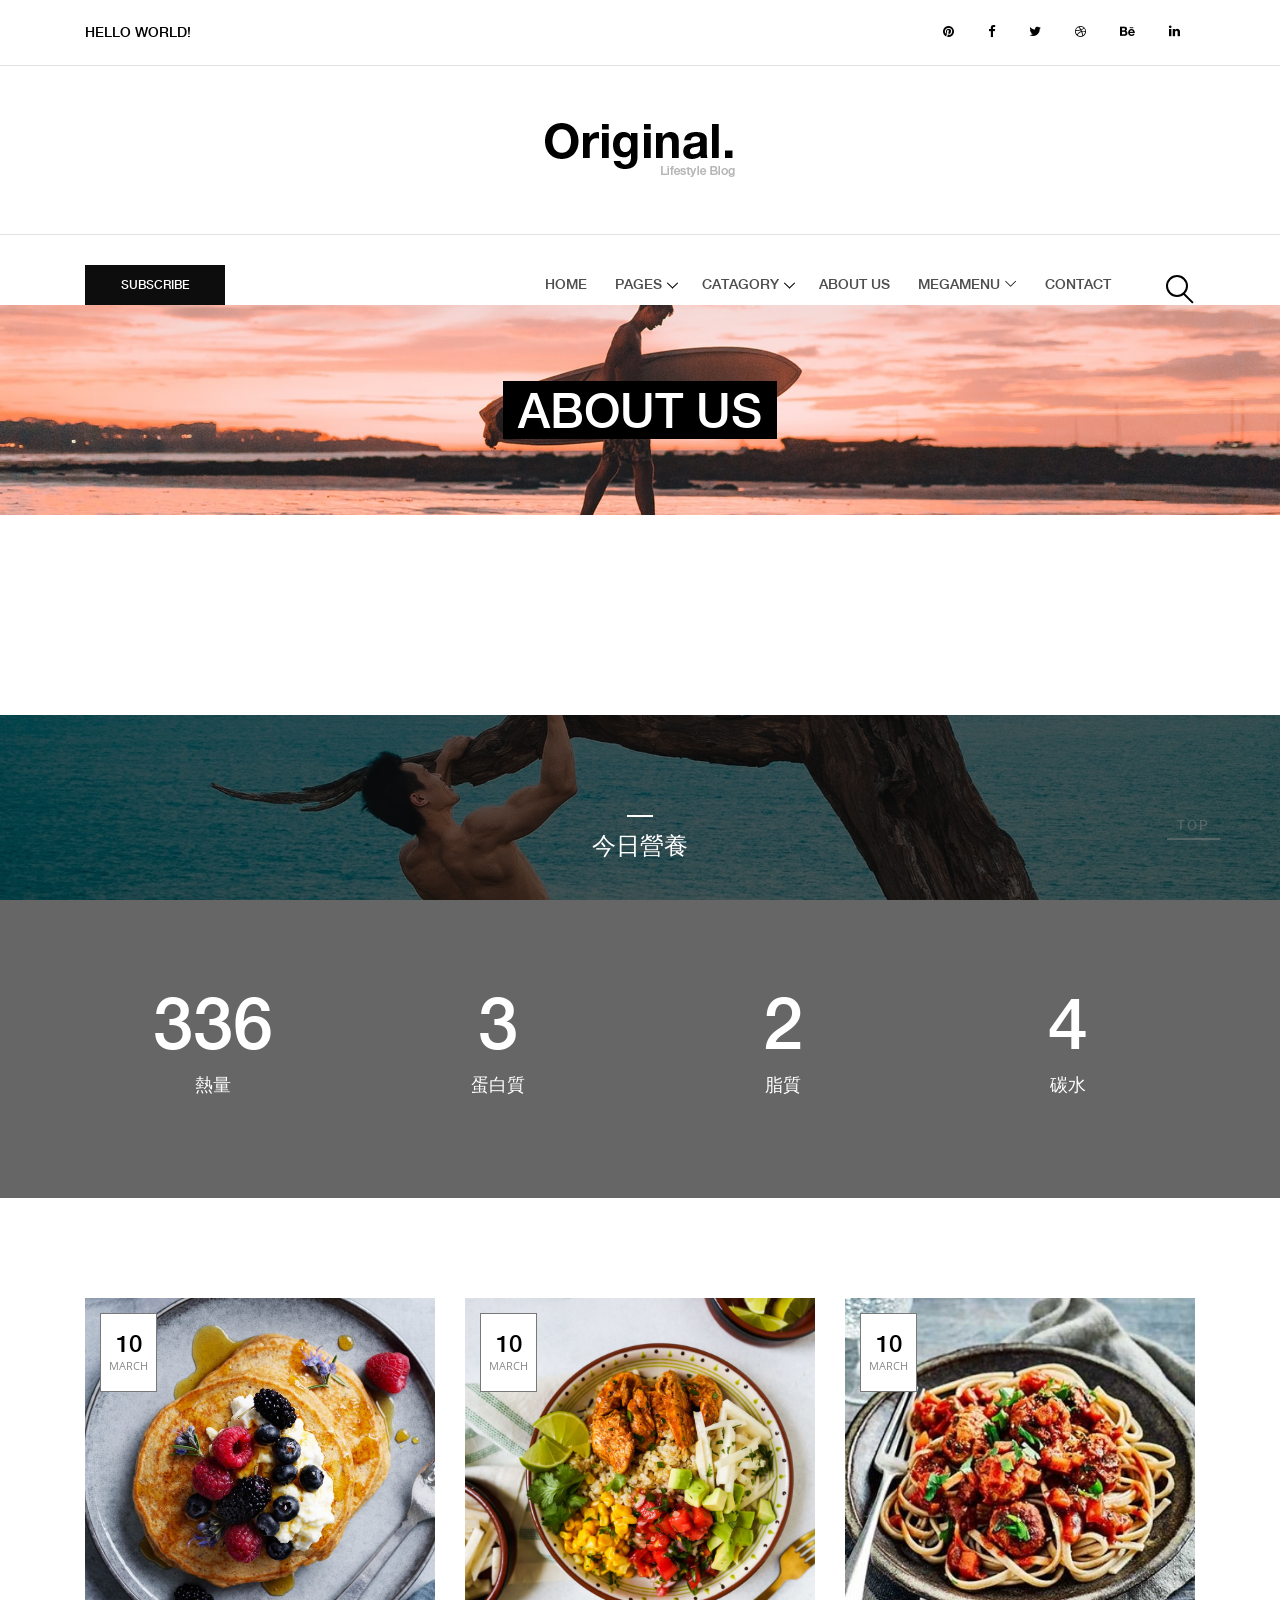
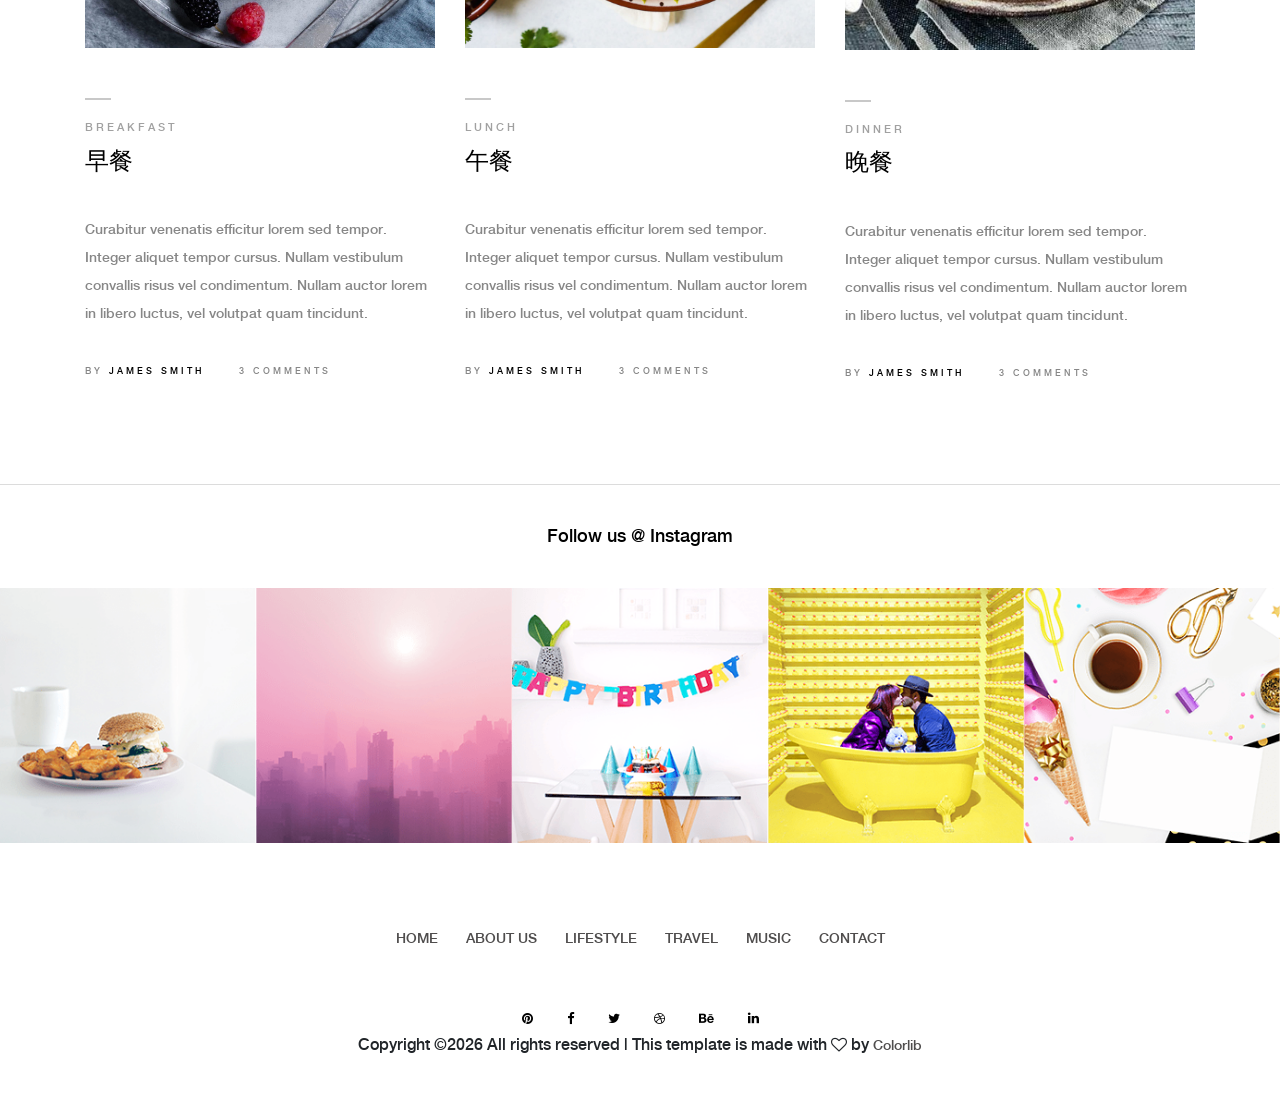
==== templates/about.html @ 5bdef686 "new" ====
<!DOCTYPE html>
<html lang="en">

<head>
    <meta charset="UTF-8">
    <meta name="description" content="">
    <meta http-equiv="X-UA-Compatible" content="IE=edge">
    <meta name="viewport" content="width=device-width, initial-scale=1, shrink-to-fit=no">
    <!-- The above 4 meta tags *must* come first in the head; any other head content must come *after* these tags -->

    <!-- Title -->
    <title>Original - Lifestyle Blog Template</title>

    <!-- Favicon -->
    <link rel="icon" href="/static/img/core-img/favicon.ico">

    <!-- Style CSS -->
    <link rel="stylesheet" href="/static/css/style.css">

</head>

<body>
    <!-- Preloader -->
    <div id="preloader">
        <div class="preload-content">
            <div id="original-load"></div>
        </div>
    </div>

    <!-- Subscribe Modal -->
    <div class="subscribe-newsletter-area">
        <div class="modal fade" id="subsModal" tabindex="-1" role="dialog" aria-labelledby="subsModal" aria-hidden="true">
            <div class="modal-dialog modal-dialog-centered" role="document">
                <div class="modal-content">
                    <button type="button" class="close" data-dismiss="modal" aria-label="Close"><span aria-hidden="true">&times;</span></button>
                    <div class="modal-body">
                        <h5 class="title">Subscribe to my newsletter</h5>
                        <form action="#" class="newsletterForm" method="post">
                            <input type="email" name="email" id="subscribesForm2" placeholder="Your e-mail here">
                            <button type="submit" class="btn original-btn">Subscribe</button>
                        </form>
                    </div>
                </div>
            </div>
        </div>
    </div>

    <!-- ##### Header Area Start ##### -->
    <header class="header-area">

        <!-- Top Header Area -->
        <div class="top-header">
            <div class="container h-100">
                <div class="row h-100 align-items-center">
                    <!-- Breaking News Area -->
                    <div class="col-12 col-sm-8">
                        <div class="breaking-news-area">
                            <div id="breakingNewsTicker" class="ticker">
                                <ul>
                                    <li><a href="#">Hello World!</a></li>
                                    <li><a href="#">Hello Universe!</a></li>
                                    <li><a href="#">Hello Original!</a></li>
                                    <li><a href="#">Hello Earth!</a></li>
                                    <li><a href="#">Hello Colorlib!</a></li>
                                </ul>
                            </div>
                        </div>
                    </div>
                    <!-- Top Social Area -->
                    <div class="col-12 col-sm-4">
                        <div class="top-social-area">
                            <a href="#" data-toggle="tooltip" data-placement="bottom" title="Pinterest"><i class="fa fa-pinterest" aria-hidden="true"></i></a>
                            <a href="#" data-toggle="tooltip" data-placement="bottom" title="Facebook"><i class="fa fa-facebook" aria-hidden="true"></i></a>
                            <a href="#" data-toggle="tooltip" data-placement="bottom" title="Twitter"><i class="fa fa-twitter" aria-hidden="true"></i></a>
                            <a href="#" data-toggle="tooltip" data-placement="bottom" title="Dribbble"><i class="fa fa-dribbble" aria-hidden="true"></i></a>
                            <a href="#" data-toggle="tooltip" data-placement="bottom" title="Behance"><i class="fa fa-behance" aria-hidden="true"></i></a>
                            <a href="#" data-toggle="tooltip" data-placement="bottom" title="Linkedin"><i class="fa fa-linkedin" aria-hidden="true"></i></a>
                        </div>
                    </div>
                </div>
            </div>
        </div>

        <!-- Logo Area -->
        <div class="logo-area text-center">
            <div class="container h-100">
                <div class="row h-100 align-items-center">
                    <div class="col-12">
                        <a href="index.html" class="original-logo"><img src="/static/img/core-img/logo.png" alt=""></a>
                    </div>
                </div>
            </div>
        </div>

        <!-- Nav Area -->
        <div class="original-nav-area" id="stickyNav">
            <div class="classy-nav-container breakpoint-off">
                <div class="container">
                    <!-- Classy Menu -->
                    <nav class="classy-navbar justify-content-between">

                        <!-- Subscribe btn -->
                        <div class="subscribe-btn">
                            <a href="#" class="btn subscribe-btn" data-toggle="modal" data-target="#subsModal">Subscribe</a>
                        </div>

                        <!-- Navbar Toggler -->
                        <div class="classy-navbar-toggler">
                            <span class="navbarToggler"><span></span><span></span><span></span></span>
                        </div>

                        <!-- Menu -->
                        <div class="classy-menu" id="originalNav">
                            <!-- close btn -->
                            <div class="classycloseIcon">
                                <div class="cross-wrap"><span class="top"></span><span class="bottom"></span></div>
                            </div>

                            <!-- Nav Start -->
                            <div class="classynav">
                                <ul>
                                    <li><a href="index.html">Home</a></li>
                                    <li><a href="#">Pages</a>
                                        <ul class="dropdown">
                                            <li><a href="index.html">Home</a></li>
                                            <li><a href="about.html">About Us</a></li>
                                            <li><a href="single.html">Single Post</a></li>
                                            <li><a href="contact.html">Contact</a></li>
                                            <li><a href="coming.html">Coming Soon</a></li>
                                        </ul>
                                    </li>
                                    <li><a href="#">Catagory</a>
                                        <ul class="dropdown">
                                            <li><a href="#">Catagory 1</a></li>
                                            <li><a href="#">Catagory 1</a></li>
                                            <li><a href="#">Catagory 1</a>
                                                <ul class="dropdown">
                                                    <li><a href="#">Catagory 2</a></li>
                                                    <li><a href="#">Catagory 2</a></li>
                                                    <li><a href="#">Catagory 2</a>
                                                        <ul class="dropdown">
                                                            <li><a href="#">Catagory 3</a></li>
                                                            <li><a href="#">Catagory 3</a></li>
                                                            <li><a href="#">Catagory 3</a></li>
                                                            <li><a href="#">Catagory 3</a></li>
                                                            <li><a href="#">Catagory 3</a></li>
                                                        </ul>
                                                    </li>
                                                    <li><a href="#">Catagory 2</a></li>
                                                    <li><a href="#">Catagory 2</a></li>
                                                </ul>
                                            </li>
                                            <li><a href="#">Catagory 1</a></li>
                                            <li><a href="#">Catagory 1</a></li>
                                        </ul>
                                    </li>
                                    <li><a href="about.html">About Us</a></li>
                                    <li><a href="#">Megamenu</a>
                                        <div class="megamenu">
                                            <ul class="single-mega cn-col-4">
                                                <li class="title">Headline 1</li>
                                                <li><a href="#">Mega Menu Item 1</a></li>
                                                <li><a href="#">Mega Menu Item 2</a></li>
                                                <li><a href="#">Mega Menu Item 3</a></li>
                                                <li><a href="#">Mega Menu Item 4</a></li>
                                                <li><a href="#">Mega Menu Item 5</a></li>
                                            </ul>
                                            <ul class="single-mega cn-col-4">
                                                <li class="title">Headline 2</li>
                                                <li><a href="#">Mega Menu Item 1</a></li>
                                                <li><a href="#">Mega Menu Item 2</a></li>
                                                <li><a href="#">Mega Menu Item 3</a></li>
                                                <li><a href="#">Mega Menu Item 4</a></li>
                                                <li><a href="#">Mega Menu Item 5</a></li>
                                            </ul>
                                            <ul class="single-mega cn-col-4">
                                                <li class="title">Headline 3</li>
                                                <li><a href="#">Mega Menu Item 1</a></li>
                                                <li><a href="#">Mega Menu Item 2</a></li>
                                                <li><a href="#">Mega Menu Item 3</a></li>
                                                <li><a href="#">Mega Menu Item 4</a></li>
                                                <li><a href="#">Mega Menu Item 5</a></li>
                                            </ul>
                                            <ul class="single-mega cn-col-4">
                                                <li class="title">Headline 4</li>
                                                <li><a href="#">Mega Menu Item 1</a></li>
                                                <li><a href="#">Mega Menu Item 2</a></li>
                                                <li><a href="#">Mega Menu Item 3</a></li>
                                                <li><a href="#">Mega Menu Item 4</a></li>
                                                <li><a href="#">Mega Menu Item 5</a></li>
                                            </ul>
                                        </div>
                                    </li>
                                    <li><a href="contact.html">Contact</a></li>
                                </ul>

                                <!-- Search Form  -->
                                <div id="search-wrapper">
                                    <form action="#">
                                        <input type="text" id="search" placeholder="Search something...">
                                        <div id="close-icon"></div>
                                        <input class="d-none" type="submit" value="">
                                    </form>
                                </div>
                            </div>
                            <!-- Nav End -->
                        </div>
                    </nav>
                </div>
            </div>
        </div>
    </header>
    <!-- ##### Header Area End ##### -->

    <!-- ##### Breadcumb Area Start ##### -->
    <div class="breadcumb-area bg-img" style="background-image: url(/static/img/bg-img/b1.jpg);">
        <div class="container h-100">
            <div class="row h-100 align-items-center">
                <div class="col-12">
                    <div class="breadcumb-content text-center">
                        <h2>about us</h2>
                    </div>
                </div>
            </div>
        </div>
    </div>
    <!-- ##### Breadcumb Area End ##### -->

    <!-- ##### Blog Wrapper Start ##### -->
    <div class="blog-wrapper section-padding-100-0 clearfix">
        <div class="container">
            <div class="row align-items-end">
                <!-- Single Blog Area -->
                <div class="col-12 col-lg-4">
                    <div class="single-blog-area clearfix mb-100">
                        <!-- Blog Content -->

                    </div>
                </div>
                <!-- Single Blog Area -->
                
            </div>
        </div>
    </div>
    <!-- ##### Blog Wrapper End ##### -->

    <!-- ##### Cool Facts Area Start ##### -->
    <div class="cool-facts-area section-padding-100-0 bg-img background-overlay" style="background-image: url(/static/img/bg-img/b4.jpg);">
        <div class="container">
            <div class="row">
                <div class="col-12">
                    <div class="single-blog-area blog-style-2 text-center mb-100">
                        <!-- Blog Content -->
                        <div class="single-blog-content">
                            <div class="line"></div>

                            <h4><a href="#" class="post-headline">今日營養</a></h4>
                              </div>
                    </div>
                </div>
            </div>

            <div class="row">
                <!-- Single Cool Facts Area -->
                <div class="col-12 col-sm-6 col-lg-3">
                    <div class="single-cool-facts-area text-center mb-100">
                        <h2><span class="counter">1200</span></h2>
                        <p>熱量</p>
                    </div>
                </div>
                <!-- Single Cool Facts Area -->
                <div class="col-12 col-sm-6 col-lg-3">
                    <div class="single-cool-facts-area text-center mb-100">
                        <h2><span class="counter">12</span></h2>
                        <p>蛋白質</p>
                    </div>
                </div>
                <!-- Single Cool Facts Area -->
                <div class="col-12 col-sm-6 col-lg-3">
                    <div class="single-cool-facts-area text-center mb-100">
                        <h2><span class="counter">9</span></h2>
                        <p>脂質</p>
                    </div>
                </div>
                <!-- Single Cool Facts Area -->
                <div class="col-12 col-sm-6 col-lg-3">
                    <div class="single-cool-facts-area text-center mb-100">
                        <h2><span class="counter">16</span></h2>
                        <p>碳水</p>
                    </div>
                </div>
            </div>
        </div>
    </div>
    <!-- ##### Cool Facts Area End ##### -->

    <!-- ##### Blog Wrapper Start ##### -->
    <div class="blog-wrapper section-padding-100-0 clearfix">
        <div class="container">
            <div class="row">
                <!-- Single Blog Area  -->
                <div class="col-12 col-md-6 col-lg-4">
                    <div class="single-blog-area blog-style-2 mb-100">
                        <div class="single-blog-thumbnail">
                            <img src="/static/img/blog-img/breakfast.jpg"width="300" height="200" alt="">
                            <div class="post-date">
                                <a href="#">10 <span>march</span></a>
                            </div>
                        </div>
                        <!-- Blog Content -->
                        <div class="single-blog-content mt-50">
                            <div class="line"></div>
                            <a href="#" class="post-tag">Breakfast</a>
                            <h4><a href="#" class="post-headline">早餐</a></h4>
                            <p>Curabitur venenatis efficitur lorem sed tempor. Integer aliquet tempor cursus. Nullam vestibulum convallis risus vel condimentum. Nullam auctor lorem in libero luctus, vel volutpat quam tincidunt.</p>
                            <div class="post-meta">
                                <p>By <a href="#">james smith</a></p>
                                <p>3 comments</p>
                            </div>
                        </div>
                    </div>
                </div>
                <!-- Single Blog Area  -->
                <div class="col-12 col-md-6 col-lg-4">
                    <div class="single-blog-area blog-style-2 mb-100">
                        <div class="single-blog-thumbnail">
                            <img src="/static/img/blog-img/lunch.jpg"width="300" height="200" alt="">
                            <div class="post-date">
                                <a href="#">10 <span>march</span></a>
                            </div>
                        </div>
                        <!-- Blog Content -->
                        <div class="single-blog-content mt-50">
                            <div class="line"></div>
                            <a href="#" class="post-tag">Lunch</a>
                            <h4><a href="#" class="post-headline">午餐</a></h4>
                            <p>Curabitur venenatis efficitur lorem sed tempor. Integer aliquet tempor cursus. Nullam vestibulum convallis risus vel condimentum. Nullam auctor lorem in libero luctus, vel volutpat quam tincidunt.</p>
                            <div class="post-meta">
                                <p>By <a href="#">james smith</a></p>
                                <p>3 comments</p>
                            </div>
                        </div>
                    </div>
                </div>
                <!-- Single Blog Area  -->
                <div class="col-12 col-md-6 col-lg-4">
                    <div class="single-blog-area blog-style-2 mb-100">
                        <div class="single-blog-thumbnail">
                            <img src="/static/img/blog-img/dinner.jpg"width="300" height="200" alt="">
                            <div class="post-date">
                                <a href="#">10 <span>march</span></a>
                            </div>
                        </div>
                        <!-- Blog Content -->
                        <div class="single-blog-content mt-50">
                            <div class="line"></div>
                            <a href="#" class="post-tag">Dinner</a>
                            <h4><a href="#" class="post-headline">晚餐</a></h4>
                            <p>Curabitur venenatis efficitur lorem sed tempor. Integer aliquet tempor cursus. Nullam vestibulum convallis risus vel condimentum. Nullam auctor lorem in libero luctus, vel volutpat quam tincidunt.</p>
                            <div class="post-meta">
                                <p>By <a href="#">james smith</a></p>
                                <p>3 comments</p>
                            </div>
                        </div>
                    </div>
                </div>
            </div>
        </div>
    </div>
    <!-- ##### Blog Wrapper End ##### -->

    <!-- ##### Instagram Feed Area Start ##### -->
    <div class="instagram-feed-area">
        <div class="container">
            <div class="row">
                <div class="col-12">
                    <div class="insta-title">
                        <h5>Follow us @ Instagram</h5>
                    </div>
                </div>
            </div>
        </div>
        <!-- Instagram Slides -->
        <div class="instagram-slides owl-carousel">
            <!-- Single Insta Feed -->
            <div class="single-insta-feed">
                <img src="/static/img/instagram-img/1.png" alt="">
                <!-- Hover Effects -->
                <div class="hover-effects">
                    <a href="#" class="d-flex align-items-center justify-content-center"><i class="fa fa-instagram"></i></a>
                </div>
            </div>
            <!-- Single Insta Feed -->
            <div class="single-insta-feed">
                <img src="/static/img/instagram-img/2.png" alt="">
                <!-- Hover Effects -->
                <div class="hover-effects">
                    <a href="#" class="d-flex align-items-center justify-content-center"><i class="fa fa-instagram"></i></a>
                </div>
            </div>
            <!-- Single Insta Feed -->
            <div class="single-insta-feed">
                <img src="/static/img/instagram-img/3.png" alt="">
                <!-- Hover Effects -->
                <div class="hover-effects">
                    <a href="#" class="d-flex align-items-center justify-content-center"><i class="fa fa-instagram"></i></a>
                </div>
            </div>
            <!-- Single Insta Feed -->
            <div class="single-insta-feed">
                <img src="/static/img/instagram-img/4.png" alt="">
                <!-- Hover Effects -->
                <div class="hover-effects">
                    <a href="#" class="d-flex align-items-center justify-content-center"><i class="fa fa-instagram"></i></a>
                </div>
            </div>
            <!-- Single Insta Feed -->
            <div class="single-insta-feed">
                <img src="/static/img/instagram-img/5.png" alt="">
                <!-- Hover Effects -->
                <div class="hover-effects">
                    <a href="#" class="d-flex align-items-center justify-content-center"><i class="fa fa-instagram"></i></a>
                </div>
            </div>
            <!-- Single Insta Feed -->
            <div class="single-insta-feed">
                <img src="/static/img/instagram-img/6.png" alt="">
                <!-- Hover Effects -->
                <div class="hover-effects">
                    <a href="#" class="d-flex align-items-center justify-content-center"><i class="fa fa-instagram"></i></a>
                </div>
            </div>
            <!-- Single Insta Feed -->
            <div class="single-insta-feed">
                <img src="/static/img/instagram-img/7.png" alt="">
                <!-- Hover Effects -->
                <div class="hover-effects">
                    <a href="#" class="d-flex align-items-center justify-content-center"><i class="fa fa-instagram"></i></a>
                </div>
            </div>
        </div>
    </div>
    <!-- ##### Instagram Feed Area End ##### -->

    <!-- ##### Footer Area Start ##### -->
    <footer class="footer-area text-center">
        <div class="container">
            <div class="row">
                <div class="col-12">

                    <!-- Footer Nav Area -->
                    <div class="classy-nav-container breakpoint-off">
                        <!-- Classy Menu -->
                        <nav class="classy-navbar justify-content-center">

                            <!-- Navbar Toggler -->
                            <div class="classy-navbar-toggler">
                                <span class="navbarToggler"><span></span><span></span><span></span></span>
                            </div>

                            <!-- Menu -->
                            <div class="classy-menu">

                                <!-- close btn -->
                                <div class="classycloseIcon">
                                    <div class="cross-wrap"><span class="top"></span><span class="bottom"></span></div>
                                </div>

                                <!-- Nav Start -->
                                <div class="classynav">
                                    <ul>
                                        <li><a href="#">Home</a></li>
                                        <li><a href="#">About Us</a></li>
                                        <li><a href="#">Lifestyle</a></li>
                                        <li><a href="#">travel</a></li>
                                        <li><a href="#">Music</a></li>
                                        <li><a href="#">Contact</a></li>
                                    </ul>
                                </div>
                                <!-- Nav End -->
                            </div>
                        </nav>
                    </div>

                    <!-- Footer Social Area -->
                    <div class="footer-social-area mt-30">
                        <a href="#" data-toggle="tooltip" data-placement="top" title="Pinterest"><i class="fa fa-pinterest" aria-hidden="true"></i></a>
                        <a href="#" data-toggle="tooltip" data-placement="top" title="Facebook"><i class="fa fa-facebook" aria-hidden="true"></i></a>
                        <a href="#" data-toggle="tooltip" data-placement="top" title="Twitter"><i class="fa fa-twitter" aria-hidden="true"></i></a>
                        <a href="#" data-toggle="tooltip" data-placement="top" title="Dribbble"><i class="fa fa-dribbble" aria-hidden="true"></i></a>
                        <a href="#" data-toggle="tooltip" data-placement="top" title="Behance"><i class="fa fa-behance" aria-hidden="true"></i></a>
                        <a href="#" data-toggle="tooltip" data-placement="top" title="Linkedin"><i class="fa fa-linkedin" aria-hidden="true"></i></a>
                    </div>
                </div>
            </div>
        </div>

<!-- Link back to Colorlib can't be removed. Template is licensed under CC BY 3.0. -->
Copyright &copy;<script>document.write(new Date().getFullYear());</script> All rights reserved | This template is made with <i class="fa fa-heart-o" aria-hidden="true"></i> by <a href="https://colorlib.com" target="_blank">Colorlib</a>
<!-- Link back to Colorlib can't be removed. Template is licensed under CC BY 3.0. -->

    </footer>
    <!-- ##### Footer Area End ##### -->

    <!-- jQuery (Necessary for All JavaScript Plugins) -->
    <script src="/static/js/jquery/jquery-2.2.4.min.js"></script>
    <!-- Popper js -->
    <script src="/static/js/popper.min.js"></script>
    <!-- Bootstrap js -->
    <script src="/static/js/bootstrap.min.js"></script>
    <!-- Plugins js -->
    <script src="/static/js/plugins.js"></script>
    <!-- Active js -->
    <script src="/static/js/active.js"></script>

</body>

</html>
---- static/css/style.css ----
/* [ -- Master Stylesheet -- ]

------------------------------------------------------
:: Template Name: Original - Lifestyle Blog Template
:: Author: Colorlib
:: Author URL: https://colorlib.com
:: Version: 1.0.0
:: Created: April 3, 2018
:: Last Updated: April 3, 2018
-------------------------------------------------- */
/* :: Import Fonts */
@import url("https://fonts.googleapis.com/css?family=Open+Sans:300,400,600,700");
@import url(/static/css/bootstrap.min.css);
@import url(/static/css/classy-nav.css);
@import url(/static/css/animate.css);
@import url(/static/css/owl.carousel.css);
@import url(/static/css/font-awesome.min.css);
@font-face {
  font-family: 'helveticaneuebold';
  src: url("/static/fonts/helvetica_neu_bold-webfont.woff2") format("woff2"), url("/static/fonts/helvetica_neu_bold-webfont.woff") format("woff");
  font-weight: normal;
  font-style: normal; }
@font-face {
  font-family: 'helveticaneuemedium';
  src: url("/static/fonts/helveticaneue_medium-webfont.woff2") format("woff2"), url("/static/fonts/helveticaneue_medium-webfont.woff") format("woff");
  font-weight: normal;
  font-style: normal; }
/* :: Import All CSS */
/* :: Base CSS */
* {
  margin: 0;
  padding: 0; }

body {
  font-family: "helveticaneuemedium";
  background-color: #ffffff; }

h1,
h2,
h3,
h4,
h5,
h6 {
  color: #000000;
  font-weight: 500;
  line-height: 1.3;
  font-family: "helveticaneuemedium"; }

p {
  color: #878787;
  font-size: 14px;
  line-height: 1.4;
  font-family: "helveticaneuemedium"; }

a {
  -webkit-transition-duration: 500ms;
  transition-duration: 500ms;
  text-decoration: none;
  outline: none;
  font-size: 14px;
  font-family: "helveticaneuemedium";
  color: #4f4d4d; }
  a:hover, a:focus {
    font-family: "helveticaneuemedium";
    -webkit-transition-duration: 500ms;
    transition-duration: 500ms;
    text-decoration: none;
    outline: none;
    font-size: 14px; }

#preloader {
  display: -webkit-box;
  display: -ms-flexbox;
  display: flex;
  -webkit-box-align: center;
  -ms-flex-align: center;
  -ms-grid-row-align: center;
  align-items: center;
  -webkit-box-pack: center;
  -ms-flex-pack: center;
  justify-content: center;
  background-color: #0d0d0d;
  position: fixed;
  width: 100%;
  height: 100%;
  z-index: 1000000; }

#original-load {
  width: 70px;
  height: 70px;
  border-radius: 50%;
  border: 3px;
  border-style: solid;
  border-color: transparent;
  border-top-color: #f1f1f1;
  -webkit-animation: original 2400ms linear infinite;
  animation: original 2400ms linear infinite;
  z-index: 999; }
  #original-load:before {
    content: "";
    position: absolute;
    top: 7.5px;
    left: 7.5px;
    right: 7.5px;
    bottom: 7.5px;
    border-radius: 50%;
    border: 3px;
    border-style: solid;
    border-color: transparent;
    border-top-color: #f1f1f1;
    -webkit-animation: original 2700ms linear infinite;
    animation: original 2700ms linear infinite; }
  #original-load:after {
    content: "";
    position: absolute;
    top: 20px;
    left: 20px;
    right: 20px;
    bottom: 20px;
    border-radius: 50%;
    border: 3px;
    border-style: solid;
    border-color: transparent;
    border-top-color: #f1f1f1;
    -webkit-animation: original 1800ms linear infinite;
    animation: original 1800ms linear infinite; }

@-webkit-keyframes original {
  0% {
    -webkit-transform: rotate(0deg);
    transform: rotate(0deg); }
  100% {
    -webkit-transform: rotate(360deg);
    transform: rotate(360deg); } }
@keyframes original {
  0% {
    -webkit-transform: rotate(0deg);
    transform: rotate(0deg); }
  100% {
    -webkit-transform: rotate(360deg);
    transform: rotate(360deg); } }
ul,
ol {
  margin: 0; }
  ul li,
  ol li {
    list-style: none; }

img {
  height: auto;
  max-width: 100%; }

.mt-15 {
  margin-top: 15px; }

.mt-30 {
  margin-top: 30px; }

.mt-50 {
  margin-top: 50px; }

.mt-70 {
  margin-top: 70px; }

.mt-100 {
  margin-top: 100px; }

.mb-15 {
  margin-bottom: 15px; }

.mb-30 {
  margin-bottom: 30px; }

.mb-50 {
  margin-bottom: 50px; }

.ml-15 {
  margin-left: 15px; }

.ml-30 {
  margin-left: 30px; }

.mr-15 {
  margin-right: 15px; }

.mr-30 {
  margin-right: 30px; }

.mb-70 {
  margin-bottom: 70px; }

.mb-100 {
  margin-bottom: 100px; }

.bg-img {
  background-position: center center;
  background-size: cover;
  background-repeat: no-repeat; }

.bg-transparent {
  background-color: transparent; }

.font-bold {
  font-weight: 700; }

.font-light {
  font-weight: 300; }

.height-400 {
  height: 400px !important; }

.height-500 {
  height: 500px !important; }

.height-600 {
  height: 600px !important; }

.height-700 {
  height: 700px !important; }

.height-800 {
  height: 800px !important; }

.section-padding-100 {
  padding: 100px 0; }

.section-padding-50 {
  padding: 50px 0; }

.section-padding-50-0 {
  padding: 50px 0 0 0; }

.section-padding-100-70 {
  padding: 100px 0 70px; }

.section-padding-100-50 {
  padding: 100px 0 50px; }

.section-padding-100-0 {
  padding: 100px 0 0; }

.section-padding-0-100 {
  padding: 0 0 100px; }

.section-padding-100-20 {
  padding: 100px 0 20px 0; }

#scrollUp {
  bottom: 60px;
  right: 60px;
  font-size: 13px;
  text-align: center;
  color: #878787;
  letter-spacing: 2px;
  border-bottom: 2px solid #878787;
  -webkit-transition-duration: 500ms;
  transition-duration: 500ms;
  text-transform: uppercase;
  padding: 5px 10px;
  line-height: 1; }
  #scrollUp:hover {
    color: #30336b;
    border-color: #30336b; }
  @media only screen and (min-width: 768px) and (max-width: 991px) {
    #scrollUp {
      bottom: 30px;
      right: 30px; } }
  @media only screen and (max-width: 767px) {
    #scrollUp {
      bottom: 30px;
      right: 30px; } }

.bg-gray {
  background-color: #f1f1f1; }

.background-overlay {
  position: relative;
  z-index: 2; }
  .background-overlay:after {
    position: absolute;
    z-index: -1;
    top: 0;
    left: 0;
    width: 100%;
    height: 100%;
    content: '';
    background-color: rgba(0, 0, 0, 0.6); }

.original-btn {
  position: relative;
  z-index: 1;
  padding: 0 30px;
  min-width: 175px;
  height: 60px;
  border: 1px solid;
  border-color: #dcdcdc;
  font-size: 14px;
  border-radius: 0;
  line-height: 59px;
  text-transform: uppercase;
  letter-spacing: 3px;
  font-family: "Open Sans", sans-serif;
  box-shadow: 0 0 30px rgba(0, 0, 0, 0.1);
  color: #000000; }
  .original-btn:hover, .original-btn:focus {
    font-family: "Open Sans", sans-serif;
    color: #ffffff;
    border-color: #30336b;
    background-color: #30336b; }

/* :: Header Area CSS */
.header-area {
  position: relative;
  width: 100%;
  z-index: 100;
  -webkit-transition-duration: 500ms;
  transition-duration: 500ms; }
  .header-area .top-header {
    height: 65px; }
    @media only screen and (max-width: 767px) {
      .header-area .top-header {
        height: 90px; } }
    @media only screen and (min-width: 576px) and (max-width: 767px) {
      .header-area .top-header {
        height: 70px; } }
    .header-area .top-header .top-social-area {
      text-align: right; }
      @media only screen and (max-width: 767px) {
        .header-area .top-header .top-social-area {
          text-align: left; } }
      .header-area .top-header .top-social-area a {
        display: inline-block;
        padding: 5px 15px;
        color: #000000;
        font-size: 13px; }
        .header-area .top-header .top-social-area a:hover, .header-area .top-header .top-social-area a:focus {
          color: #30336b; }
        @media only screen and (min-width: 768px) and (max-width: 991px) {
          .header-area .top-header .top-social-area a {
            padding: 5px 7px; } }
        @media only screen and (max-width: 767px) {
          .header-area .top-header .top-social-area a {
            padding: 5px 7px; } }
        @media only screen and (min-width: 576px) and (max-width: 767px) {
          .header-area .top-header .top-social-area a {
            padding: 5px 4px; } }
  .header-area .logo-area {
    height: 170px;
    border-top: 1px solid #e1e1e1;
    border-bottom: 1px solid #e1e1e1; }
    @media only screen and (max-width: 767px) {
      .header-area .logo-area {
        height: 100px; } }
  .header-area .original-nav-area {
    height: 100px; }
    @media only screen and (max-width: 767px) {
      .header-area .original-nav-area {
        height: 70px; } }
    .header-area .original-nav-area .subscribe-btn a {
      display: inline-block;
      min-width: 140px;
      height: 40px;
      background-color: #0d0d0d;
      color: #ffffff;
      border-radius: 0;
      font-size: 12px;
      text-transform: uppercase;
      line-height: 40px;
      padding: 0; }
      .header-area .original-nav-area .subscribe-btn a:hover, .header-area .original-nav-area .subscribe-btn a:focus {
        background-color: #30336b; }
    .header-area .original-nav-area .classynav ul li a {
      text-transform: uppercase;
      color: #4f4d4d; }
      .header-area .original-nav-area .classynav ul li a:focus, .header-area .original-nav-area .classynav ul li a:hover {
        color: #000000; }
    .header-area .original-nav-area .classy-nav-container {
      background-color: transparent; }
    .header-area .original-nav-area .classy-navbar {
      height: 100px;
      padding: 0; }
      @media only screen and (max-width: 767px) {
        .header-area .original-nav-area .classy-navbar {
          height: 70px; } }
  .header-area .is-sticky .original-nav-area {
    background-color: #ffffff;
    margin-top: 0;
    box-shadow: 0 5px 15px rgba(0, 0, 0, 0.15);
    position: fixed;
    width: 100%;
    height: 70px;
    top: 0;
    left: 0;
    right: 0;
    z-index: 900; }
    .header-area .is-sticky .original-nav-area .classy-navbar {
      height: 70px; }

#breakingNewsTicker.ticker {
  width: 100%;
  text-align: left;
  position: relative;
  overflow: hidden; }
  #breakingNewsTicker.ticker ul {
    width: 100%;
    position: relative; }
    #breakingNewsTicker.ticker ul li {
      display: none;
      width: 100%; }
      #breakingNewsTicker.ticker ul li a {
        color: #000000;
        font-size: 14px;
        text-transform: uppercase; }
        #breakingNewsTicker.ticker ul li a:hover {
          color: #30336b; }

.modal-backdrop.show {
  opacity: .8 !important; }

.subscribe-newsletter-area .modal-content {
  border-radius: 0; }
  .subscribe-newsletter-area .modal-content .modal-body {
    padding: 70px; }
    @media only screen and (max-width: 767px) {
      .subscribe-newsletter-area .modal-content .modal-body {
        padding: 40px 30px; } }
    .subscribe-newsletter-area .modal-content .modal-body .title {
      font-size: 18px;
      margin-bottom: 20px; }
    .subscribe-newsletter-area .modal-content .modal-body .newsletterForm {
      position: relative;
      z-index: 1; }
      .subscribe-newsletter-area .modal-content .modal-body .newsletterForm input {
        width: 100%;
        height: 60px;
        border: 1px solid #787878;
        font-size: 14px;
        font-family: "Open Sans", sans-serif;
        -webkit-transition-duration: 500ms;
        transition-duration: 500ms;
        font-style: italic;
        margin-bottom: 15px;
        padding: 0 30px; }
        .subscribe-newsletter-area .modal-content .modal-body .newsletterForm input:focus {
          border: 1px solid #000000; }
      .subscribe-newsletter-area .modal-content .modal-body .newsletterForm button[type="submit"] {
        background-color: #ffffff; }
        .subscribe-newsletter-area .modal-content .modal-body .newsletterForm button[type="submit"]:hover {
          background-color: #30336b;
          color: #ffffff; }
.subscribe-newsletter-area .close {
  position: absolute;
  top: -30px;
  right: 0;
  background-color: red !important;
  width: 30px;
  height: 30px;
  color: #ffffff;
  font-weight: 400; }
  .subscribe-newsletter-area .close:hover {
    color: #ffffff; }

/* :: Hero Slides Area CSS */
.hero-slides {
  position: relative;
  z-index: 1; }
  .hero-slides .single-hero-slide {
    position: relative;
    z-index: 1;
    height: 670px; }
    @media only screen and (min-width: 992px) and (max-width: 1199px) {
      .hero-slides .single-hero-slide {
        height: 500px; } }
    @media only screen and (min-width: 768px) and (max-width: 991px) {
      .hero-slides .single-hero-slide {
        height: 450px; } }
    @media only screen and (max-width: 767px) {
      .hero-slides .single-hero-slide {
        height: 250px; } }
    .hero-slides .single-hero-slide .slide-content {
      display: none; }
      .hero-slides .single-hero-slide .slide-content .post-tag {
        margin-bottom: 15px;
        display: block; }
        .hero-slides .single-hero-slide .slide-content .post-tag a {
          display: inline-block;
          padding: 3px 10px;
          background-color: #000000;
          border-radius: 2px;
          text-transform: uppercase;
          letter-spacing: 2px;
          font-size: 10px;
          color: #ffffff; }
      .hero-slides .single-hero-slide .slide-content h2 a {
        font-size: 40px;
        display: inline-block;
        padding: 12px 20px 5px;
        background-color: #000000;
        border-radius: 0;
        text-transform: uppercase;
        color: #ffffff;
        margin-bottom: 0; }
        @media only screen and (min-width: 992px) and (max-width: 1199px) {
          .hero-slides .single-hero-slide .slide-content h2 a {
            font-size: 30px; } }
        @media only screen and (min-width: 768px) and (max-width: 991px) {
          .hero-slides .single-hero-slide .slide-content h2 a {
            font-size: 24px; } }
        @media only screen and (max-width: 767px) {
          .hero-slides .single-hero-slide .slide-content h2 a {
            font-size: 12px;
            padding: 12px 10px 5px; } }
  .hero-slides .center .single-hero-slide .slide-content {
    display: block; }
  .hero-slides .owl-nav .owl-prev,
  .hero-slides .owl-nav .owl-next {
    background-color: #cbcbcb;
    top: 50%;
    margin-top: -20px;
    width: 40px;
    height: 40px;
    left: 7%;
    position: absolute;
    z-index: 20;
    text-align: center;
    font-size: 20px;
    color: #ffffff;
    line-height: 42px;
    border-radius: 2px;
    -webkit-transition-duration: 500ms;
    transition-duration: 500ms; }
    .hero-slides .owl-nav .owl-prev:hover, .hero-slides .owl-nav .owl-prev:focus,
    .hero-slides .owl-nav .owl-next:hover,
    .hero-slides .owl-nav .owl-next:focus {
      background-color: #0d0d0d;
      color: #ffffff; }
  .hero-slides .owl-nav .owl-next {
    left: auto;
    right: 7%; }

/* Blog Content Area CSS */
.single-blog-area {
  position: relative;
  z-index: 1; }
  .single-blog-area .single-blog-thumbnail {
    position: relative;
    z-index: 1; }
    .single-blog-area .single-blog-thumbnail img {
      width: 100%; }
    .single-blog-area .single-blog-thumbnail .post-date {
      position: absolute;
      z-index: 10;
      left: 15px;
      top: 15px;
      border: 1px solid #787878;
      background-color: #ffffff;
      padding: 20px 8px;
      text-align: center; }
      .single-blog-area .single-blog-thumbnail .post-date a {
        font-size: 24px;
        text-transform: uppercase;
        color: #000000;
        line-height: 1;
        font-family: "helveticaneuemedium"; }
        .single-blog-area .single-blog-thumbnail .post-date a span {
          display: block;
          font-family: "Open Sans", sans-serif;
          font-size: 11px;
          color: #878787; }
  .single-blog-area .single-blog-content .line {
    background-color: #c8c8c8;
    width: 26px;
    height: 2px;
    margin-bottom: 20px; }
  .single-blog-area .single-blog-content .post-tag {
    color: #a1a1a1;
    font-size: 11px;
    text-transform: uppercase;
    letter-spacing: 3px;
    margin-bottom: 10px;
    display: block; }
    .single-blog-area .single-blog-content .post-tag:hover, .single-blog-area .single-blog-content .post-tag:focus {
      color: #000000; }
  .single-blog-area .single-blog-content h4 a {
    display: inline-block;
    color: #000000;
    font-size: 24px;
    margin-bottom: 30px; }
    .single-blog-area .single-blog-content h4 a:hover, .single-blog-area .single-blog-content h4 a:focus {
      color: #30336b; }
    @media only screen and (min-width: 992px) and (max-width: 1199px) {
      .single-blog-area .single-blog-content h4 a {
        margin-bottom: 20px; } }
  .single-blog-area .single-blog-content > p {
    line-height: 2;
    margin-bottom: 70px; }
    @media only screen and (min-width: 992px) and (max-width: 1199px) {
      .single-blog-area .single-blog-content > p {
        margin-bottom: 30px; } }
  .single-blog-area .single-blog-content .post-meta p {
    font-size: 9px;
    text-transform: uppercase;
    margin-bottom: 0;
    letter-spacing: 3px;
    display: inline-block; }
    .single-blog-area .single-blog-content .post-meta p:first-of-type {
      margin-right: 30px; }
    .single-blog-area .single-blog-content .post-meta p a {
      font-size: 9px;
      text-transform: uppercase;
      color: #000000;
      letter-spacing: 3px; }
  .single-blog-area.blog-style-2 .single-blog-content > p {
    margin-bottom: 30px; }

.single-catagory-area {
  position: relative;
  z-index: 1; }
  .single-catagory-area .catagory-title {
    background-color: #000000;
    top: 50%;
    left: 50%;
    width: 226px;
    height: 156px;
    position: absolute;
    z-index: 10;
    -webkit-transform: translate(-50%, -50%);
    transform: translate(-50%, -50%);
    display: -webkit-box;
    display: -ms-flexbox;
    display: flex;
    -webkit-box-align: center;
    -ms-flex-align: center;
    -ms-grid-row-align: center;
    align-items: center;
    -webkit-box-pack: center;
    -ms-flex-pack: center;
    justify-content: center;
    -webkit-transition-duration: 500ms;
    transition-duration: 500ms; }
    .single-catagory-area .catagory-title:hover {
      background-color: #30336b; }
    .single-catagory-area .catagory-title a {
      font-size: 10px;
      color: #ffffff;
      letter-spacing: 3px;
      display: inline-block;
      text-transform: uppercase; }

.post-tag-content {
  position: absolute;
  width: 1140px;
  top: 0;
  left: 50%;
  -webkit-transform: translateX(-50%);
  transform: translateX(-50%); }
  @media only screen and (min-width: 992px) and (max-width: 1199px) {
    .post-tag-content {
      width: 100%; } }
  @media only screen and (min-width: 768px) and (max-width: 991px) {
    .post-tag-content {
      width: 100%; } }
  @media only screen and (max-width: 767px) {
    .post-tag-content {
      width: 100%; } }

@media only screen and (min-width: 768px) and (max-width: 991px) {
  .post-sidebar-area {
    margin-top: 100px; } }
@media only screen and (max-width: 767px) {
  .post-sidebar-area {
    margin-top: 100px; } }

.sidebar-widget-area {
  position: relative;
  z-index: 1;
  margin-bottom: 60px; }
  .sidebar-widget-area .search-form {
    position: relative;
    z-index: 1; }
    .sidebar-widget-area .search-form input[type="search"] {
      width: 100%;
      height: 40px;
      border: none;
      border-bottom: 1px solid #bbbec1;
      font-size: 12px;
      font-style: italic;
      font-family: "Open Sans", sans-serif;
      color: #bbbec1;
      -webkit-transition-duration: 500ms;
      transition-duration: 500ms; }
      .sidebar-widget-area .search-form input[type="search"]:focus {
        border-bottom: 1px solid #000000; }
    .sidebar-widget-area .search-form input[type="submit"] {
      display: none; }
  .sidebar-widget-area .newsletterForm {
    position: relative;
    z-index: 1; }
    .sidebar-widget-area .newsletterForm input {
      width: 100%;
      height: 40px;
      border: 1px solid #787878;
      font-size: 13px;
      font-family: "Open Sans", sans-serif;
      -webkit-transition-duration: 500ms;
      transition-duration: 500ms;
      font-style: italic;
      color: #b2b2b2;
      margin-bottom: 15px;
      padding: 0 25px; }
      .sidebar-widget-area .newsletterForm input:focus {
        border: 1px solid #000000; }
    .sidebar-widget-area .newsletterForm button[type="submit"] {
      background-color: #ffffff;
      -webkit-transition-duration: 500ms;
      transition-duration: 500ms; }
      .sidebar-widget-area .newsletterForm button[type="submit"]:hover {
        background-color: #30336b; }
  .sidebar-widget-area .title {
    font-size: 18px;
    margin-bottom: 52px; }
    .sidebar-widget-area .title.subscribe-title {
      margin-bottom: 20px; }
  .sidebar-widget-area .single-blog-post {
    margin-bottom: 25px; }
    .sidebar-widget-area .single-blog-post .post-thumbnail {
      -webkit-box-flex: 0;
      -ms-flex: 0 0 115px;
      flex: 0 0 115px;
      min-width: 115px;
      padding-right: 15px; }
    .sidebar-widget-area .single-blog-post .post-content .post-tag {
      color: #a1a1a1;
      font-size: 11px;
      text-transform: uppercase;
      margin-bottom: 10px; }
      .sidebar-widget-area .single-blog-post .post-content .post-tag:hover, .sidebar-widget-area .single-blog-post .post-content .post-tag:focus {
        color: #000000; }
    .sidebar-widget-area .single-blog-post .post-content h4 {
      margin-bottom: 10px;
      line-height: 1; }
      .sidebar-widget-area .single-blog-post .post-content h4 .post-headline {
        font-size: 16px;
        color: #000000; }
    .sidebar-widget-area .single-blog-post .post-content .post-meta p {
      margin-bottom: 0; }
      .sidebar-widget-area .single-blog-post .post-content .post-meta p a {
        font-size: 11px;
        color: #878787;
        font-family: "Open Sans", sans-serif;
        text-transform: uppercase; }
        .sidebar-widget-area .single-blog-post .post-content .post-meta p a:hover, .sidebar-widget-area .single-blog-post .post-content .post-meta p a:focus {
          color: #000000; }
  .sidebar-widget-area .tags {
    display: -webkit-box;
    display: -ms-flexbox;
    display: flex;
    -ms-flex-wrap: wrap;
    flex-wrap: wrap;
    margin-top: -5px;
    margin-left: -5px; }
    .sidebar-widget-area .tags a {
      display: block;
      padding: 0 35px;
      border: 1px solid #c5c5c5;
      font-size: 12px;
      color: #000000;
      height: 45px;
      line-height: 43px;
      margin: 5px; }
      .sidebar-widget-area .tags a:hover, .sidebar-widget-area .tags a:focus {
        border: 1px solid #30336b;
        color: #ffffff;
        background-color: #30336b; }
      @media only screen and (min-width: 992px) and (max-width: 1199px) {
        .sidebar-widget-area .tags a {
          padding: 0 20px; } }
      @media only screen and (min-width: 768px) and (max-width: 991px) {
        .sidebar-widget-area .tags a {
          padding: 0 15px; } }

.instagram-feed-area {
  position: relative;
  z-index: 1;
  border-top: 1px solid #dcdcdc; }
  .instagram-feed-area .insta-title {
    text-align: center; }
    .instagram-feed-area .insta-title h5 {
      margin-bottom: 0;
      padding: 40px 0;
      font-size: 18px; }
  .instagram-feed-area .single-insta-feed {
    position: relative;
    z-index: 1;
    clear: both; }
    .instagram-feed-area .single-insta-feed .hover-effects a {
      display: block;
      color: #ffffff;
      font-size: 30px;
      position: absolute;
      width: 100%;
      height: 100%;
      top: 0;
      left: 0;
      z-index: 10;
      background-color: rgba(48, 51, 107, 0.95);
      opacity: 0;
      visibility: hidden; }
    .instagram-feed-area .single-insta-feed:hover .hover-effects a, .instagram-feed-area .single-insta-feed:focus .hover-effects a {
      opacity: 1;
      visibility: visible; }

.breadcumb-area {
  position: relative;
  z-index: 1;
  height: 210px; }
  .breadcumb-area .breadcumb-content h2 {
    padding: 10px 15px 0;
    margin-bottom: 0;
    font-size: 48px;
    background-color: #000000;
    color: #ffffff;
    display: inline-block;
    text-transform: uppercase;
    line-height: 1; }
    @media only screen and (max-width: 767px) {
      .breadcumb-area .breadcumb-content h2 {
        font-size: 30px; } }

.blog-post-author {
  position: relative;
  z-index: 1;
  padding: 70px 0;
  border-top: 1px solid;
  border-bottom: 1px solid;
  border-color: #c5c5c5; }
  .blog-post-author .author-thumbnail {
    -webkit-box-flex: 0;
    -ms-flex: 0 0 132px;
    flex: 0 0 132px;
    min-width: 132px;
    padding-right: 20px;
    width: 112px;
    height: 112px;
    border-radius: 50%; }
    @media only screen and (max-width: 767px) {
      .blog-post-author .author-thumbnail {
        -webkit-box-flex: 0;
        -ms-flex: 0 0 90px;
        flex: 0 0 90px;
        min-width: 90px; } }
    .blog-post-author .author-thumbnail img {
      border-radius: 50%; }
  .blog-post-author .author-info .line {
    background-color: #c8c8c8;
    width: 26px;
    height: 2px;
    margin-bottom: 20px; }
  .blog-post-author .author-info .author-role {
    color: #a1a1a1;
    font-size: 11px;
    text-transform: uppercase;
    letter-spacing: 3px;
    margin-bottom: 10px;
    display: block; }
  .blog-post-author .author-info h4 a {
    display: inline-block;
    color: #000000;
    font-size: 24px;
    margin-bottom: 0; }
  .blog-post-author .author-info p {
    line-height: 2;
    margin-bottom: 0;
    font-family: "Open Sans", sans-serif; }

.single-blog-wrapper .single-blog-area .single-blog-content p {
  font-family: "Open Sans", sans-serif; }

.comment_area {
  border-bottom: 1px solid #c5c5c5;
  padding-bottom: 40px; }
  .comment_area .title {
    margin-bottom: 50px; }
  @media only screen and (max-width: 767px) {
    .comment_area .comment-content {
      padding: 20px 15px; } }
  .comment_area .comment-content .comment-author {
    -webkit-box-flex: 0;
    -ms-flex: 0 0 79px;
    flex: 0 0 79px;
    min-width: 79px;
    margin-right: 55px;
    border-radius: 50%; }
    @media only screen and (max-width: 767px) {
      .comment_area .comment-content .comment-author {
        -webkit-box-flex: 0;
        -ms-flex: 0 0 60px;
        flex: 0 0 60px;
        min-width: 60px;
        margin-right: 15px; } }
    .comment_area .comment-content .comment-author img {
      border-radius: 50%; }
  .comment_area .comment-content .comment-meta {
    margin-bottom: 30px; }
    .comment_area .comment-content .comment-meta .post-date {
      color: #a1a1a1;
      font-size: 11px;
      text-transform: uppercase;
      letter-spacing: 3px;
      margin-bottom: 0;
      display: block; }
    .comment_area .comment-content .comment-meta .post-author {
      margin-bottom: 15px;
      display: block; }
    .comment_area .comment-content .comment-meta p {
      margin-bottom: 15px;
      font-size: 14px;
      font-family: "Open Sans", sans-serif;
      line-height: 2; }
    .comment_area .comment-content .comment-meta .comment-reply {
      font-size: 11px;
      color: #000000;
      font-family: "Open Sans", sans-serif;
      text-transform: uppercase; }
  .comment_area .single_comment_area {
    margin-bottom: 30px; }
    .comment_area .single_comment_area:last-of-type {
      margin-bottom: 0; }
  .comment_area .children .single_comment_area {
    margin-left: 50px;
    margin-top: 30px; }
    @media only screen and (max-width: 767px) {
      .comment_area .children .single_comment_area {
        margin-left: 15px; } }

.single_comment_area .children .single_comment_area .comment-meta {
  margin-bottom: 0; }

.cool-facts-area {
  position: relative;
  z-index: 1;
  background-attachment: fixed; }
  .cool-facts-area .single-blog-area .line {
    margin: 0 auto 15px;
    background-color: #ffffff; }
  .cool-facts-area .single-blog-area .post-tag {
    color: #ffffff; }
  .cool-facts-area .single-blog-area .post-headline {
    color: #ffffff; }
  .cool-facts-area .single-blog-area p {
    color: #ffffff; }
  .cool-facts-area .single-cool-facts-area h2 {
    font-size: 72px;
    color: #ffffff;
    line-height: 1; }
  .cool-facts-area .single-cool-facts-area p {
    margin-bottom: 0;
    font-size: 18px;
    color: #ffffff; }

/* Contact Area CSS */
.contact-form h5,
.post-a-comment-area h5 {
  font-size: 18px;
  color: #000000;
  margin-bottom: 30px; }
.contact-form button,
.post-a-comment-area button {
  background-color: #ffffff; }

/* Form CSS */
.group {
  position: relative;
  z-index: 1;
  margin-bottom: 30px; }
  .group input,
  .group textarea {
    font-size: 12px;
    font-style: italic;
    padding: 10px;
    display: block;
    width: 100%;
    height: 35px;
    border: none;
    border-bottom: 2px solid;
    border-color: #f1f1f1; }
    .group input:focus,
    .group textarea:focus {
      outline: none;
      box-shadow: none; }
  .group label {
    color: #878787;
    font-style: italic;
    font-size: 12px;
    font-weight: normal;
    position: absolute;
    pointer-events: none;
    left: 0;
    top: 5px;
    transition: 0.5s ease all; }
  .group .bar {
    position: relative;
    display: block;
    width: 100%; }
    .group .bar:before, .group .bar:after {
      content: '';
      height: 2px;
      width: 0;
      bottom: 0;
      position: absolute;
      background-color: #30336b;
      transition: 0.5s ease all; }
    .group .bar:before {
      left: 50%; }
    .group .bar:after {
      right: 50%; }
  .group .highlight {
    position: absolute;
    height: 60%;
    width: 100px;
    top: 25%;
    left: 0;
    pointer-events: none;
    opacity: 0.5; }
  .group textarea {
    min-height: 90px; }

/* Form Active State */
input:focus ~ label,
textarea:focus ~ label,
input:valid ~ label,
textarea:valid ~ label {
  top: -15px;
  font-size: 12px;
  color: #30336b; }

input:focus ~ .bar:before,
textarea:focus ~ .bar:before,
input:focus ~ .bar:after,
textarea:focus ~ .bar:after {
  width: 50%; }

input:focus ~ .highlight,
textarea:focus ~ .highlight {
  -webkit-animation: inputHighlighter 0.3s ease;
  animation: inputHighlighter 0.3s ease; }

/* Animations */
@-webkit-keyframes inputHighlighter {
  from {
    background-color: #30336b; }
  to {
    width: 0;
    background-color: transparent; } }
@-moz-keyframes inputHighlighter {
  from {
    background-color: #30336b; }
  to {
    width: 0;
    background-color: transparent; } }
@keyframes inputHighlighter {
  from {
    background-color: #30336b; }
  to {
    width: 0;
    background-color: transparent; } }
.map-area {
  position: relative;
  z-index: 1; }
  .map-area #googleMap {
    width: 100%;
    height: 690px; }
    @media only screen and (min-width: 992px) and (max-width: 1199px) {
      .map-area #googleMap {
        height: 500px; } }
    @media only screen and (min-width: 768px) and (max-width: 991px) {
      .map-area #googleMap {
        height: 450px; } }
    @media only screen and (max-width: 767px) {
      .map-area #googleMap {
        height: 400px; } }

/* Search bar */
#search-wrapper {
  display: inline-block;
  position: relative;
  right: 7px;
  margin-left: 50px; }
  @media only screen and (min-width: 992px) and (max-width: 1199px) {
    #search-wrapper {
      margin-left: 15px; } }
  @media only screen and (min-width: 768px) and (max-width: 991px) {
    #search-wrapper {
      margin-left: 0; } }
  @media only screen and (max-width: 767px) {
    #search-wrapper {
      margin-left: 0; } }
  @media only screen and (min-width: 768px) and (max-width: 991px) {
    #search-wrapper {
      margin-top: 15px;
      padding-left: 1em; } }
  @media only screen and (max-width: 767px) {
    #search-wrapper {
      margin-top: 15px;
      padding-left: 1em; } }
  #search-wrapper.search-expanded #close-icon:before {
    -webkit-animation: cross-1-in 0.25s linear 0s forwards;
    animation: cross-1-in 0.25s linear 0s forwards; }
  #search-wrapper.search-expanded #close-icon:after {
    -webkit-animation: cross-2-in 0.25s linear 0.2s forwards;
    animation: cross-2-in 0.25s linear 0.2s forwards; }
  #search-wrapper.search-expanded:after {
    -webkit-animation: lens-out 0.5s linear 1 forwards;
    animation: lens-out 0.5s linear 1 forwards; }
  #search-wrapper:after {
    position: absolute;
    bottom: 3px;
    right: -9px;
    display: block;
    content: "";
    width: 14px;
    height: 2px;
    background-color: #000000;
    -webkit-transform: rotate(45deg) scaleX(0);
    transform: rotate(45deg) scaleX(0);
    transform-origin: 0 50%;
    -webkit-animation: lens-in 0.6s linear 0.9s forwards;
    animation: lens-in 0.6s linear 0.9s forwards; }
  #search-wrapper #search {
    background: none;
    border: 2px solid;
    border-color: #000000;
    outline: none;
    padding: 0 9px;
    border-radius: 1000px;
    width: 0;
    transition: all 0.3s 0.6s;
    font-size: 12px; }
    #search-wrapper #search::-webkit-input-placeholder {
      color: rgba(0, 0, 0, 0.6); }
    #search-wrapper #search:focus {
      width: 270px;
      padding: 7px 15px; }
      @media only screen and (min-width: 992px) and (max-width: 1199px) {
        #search-wrapper #search:focus {
          width: 170px; } }
      @media only screen and (max-width: 767px) {
        #search-wrapper #search:focus {
          width: 200px; } }
  #search-wrapper #close-icon {
    cursor: pointer;
    position: absolute;
    right: 10px;
    top: 50%;
    width: 20px;
    height: 20px;
    -webkit-transform: translateY(-1px);
    transform: translateY(-1px);
    transition: 0.2s all;
    display: none; }
    #search-wrapper #close-icon[style*="display: block"] {
      color: red; }
      #search-wrapper #close-icon[style*="display: block"]:before {
        -webkit-transform: rotate(45deg) scaleX(1) translateY(10px);
        transform: rotate(45deg) scaleX(1) translateY(10px); }
      #search-wrapper #close-icon[style*="display: block"]:after {
        -webkit-transform: rotate(-45deg) scaleX(1) translateY(-10px);
        transform: rotate(-45deg) scaleX(1) translateY(-10px); }
    #search-wrapper #close-icon:before, #search-wrapper #close-icon:after {
      display: block;
      content: "";
      position: absolute;
      width: 20px;
      height: 2px;
      background-color: #878787;
      transform-origin: 100% 50%; }
    #search-wrapper #close-icon:before {
      -webkit-transform: rotate(45deg) scaleX(0) translateY(10px);
      transform: rotate(45deg) scaleX(0) translateY(10px); }
    #search-wrapper #close-icon:after {
      -webkit-transform: rotate(-45deg) scaleX(0) translateY(-10px);
      transform: rotate(-45deg) scaleX(0) translateY(-10px); }
    #search-wrapper #close-icon.closing:before {
      -webkit-animation: cross-1-out 0.25s linear 0s forwards;
      animation: cross-1-out 0.25s linear 0s forwards; }
    #search-wrapper #close-icon.closing:after {
      -webkit-animation: cross-2-out 0.25s linear 0.2s forwards;
      animation: cross-2-out 0.25s linear 0.2s forwards; }

@-webkit-keyframes lens-out {
  0% {
    -webkit-transform: rotate(45deg) scaleX(1);
    transform: rotate(45deg) scaleX(1); }
  30% {
    -webkit-transform: rotate(45deg) scaleX(1.4);
    transform: rotate(45deg) scaleX(1.4); }
  100% {
    -webkit-transform: rotate(45deg) scaleX(0);
    transform: rotate(45deg) scaleX(0); } }
@keyframes lens-out {
  0% {
    -webkit-transform: rotate(45deg) scaleX(1);
    transform: rotate(45deg) scaleX(1); }
  30% {
    -webkit-transform: rotate(45deg) scaleX(1.4);
    transform: rotate(45deg) scaleX(1.4); }
  100% {
    -webkit-transform: rotate(45deg) scaleX(0);
    transform: rotate(45deg) scaleX(0); } }
@-webkit-keyframes lens-in {
  0% {
    -webkit-transform: rotate(45deg) scaleX(0);
    transform: rotate(45deg) scaleX(0); }
  30% {
    -webkit-transform: rotate(45deg) scaleX(1.4);
    transform: rotate(45deg) scaleX(1.4); }
  100% {
    -webkit-transform: rotate(45deg) scaleX(1);
    transform: rotate(45deg) scaleX(1); } }
@keyframes lens-in {
  0% {
    -webkit-transform: rotate(45deg) scaleX(0);
    transform: rotate(45deg) scaleX(0); }
  30% {
    -webkit-transform: rotate(45deg) scaleX(1.4);
    transform: rotate(45deg) scaleX(1.4); }
  100% {
    -webkit-transform: rotate(45deg) scaleX(1);
    transform: rotate(45deg) scaleX(1); } }
@-webkit-keyframes cross-1-in {
  0% {
    -webkit-transform: rotate(45deg) scaleX(0) translateY(10px);
    transform: rotate(45deg) scaleX(0) translateY(10px); }
  70% {
    -webkit-transform: rotate(45deg) scaleX(1.2) translateY(10px);
    transform: rotate(45deg) scaleX(1.2) translateY(10px); }
  100% {
    -webkit-transform: rotate(45deg) scaleX(1) translateY(10px);
    transform: rotate(45deg) scaleX(1) translateY(10px); } }
@keyframes cross-1-in {
  0% {
    -webkit-transform: rotate(45deg) scaleX(0) translateY(10px);
    transform: rotate(45deg) scaleX(0) translateY(10px); }
  70% {
    -webkit-transform: rotate(45deg) scaleX(1.2) translateY(10px);
    transform: rotate(45deg) scaleX(1.2) translateY(10px); }
  100% {
    -webkit-transform: rotate(45deg) scaleX(1) translateY(10px);
    transform: rotate(45deg) scaleX(1) translateY(10px); } }
@-webkit-keyframes cross-2-in {
  0% {
    -webkit-transform: rotate(-45deg) scaleX(0) translateY(-10px);
    transform: rotate(-45deg) scaleX(0) translateY(-10px); }
  70% {
    -webkit-transform: rotate(-45deg) scaleX(1.2) translateY(-10px);
    transform: rotate(-45deg) scaleX(1.2) translateY(-10px); }
  100% {
    -webkit-transform: rotate(-45deg) scaleX(1) translateY(-10px);
    transform: rotate(-45deg) scaleX(1) translateY(-10px); } }
@keyframes cross-2-in {
  0% {
    -webkit-transform: rotate(-45deg) scaleX(0) translateY(-10px);
    transform: rotate(-45deg) scaleX(0) translateY(-10px); }
  70% {
    -webkit-transform: rotate(-45deg) scaleX(1.2) translateY(-10px);
    transform: rotate(-45deg) scaleX(1.2) translateY(-10px); }
  100% {
    -webkit-transform: rotate(-45deg) scaleX(1) translateY(-10px);
    transform: rotate(-45deg) scaleX(1) translateY(-10px); } }
@-webkit-keyframes cross-1-out {
  0% {
    -webkit-transform: rotate(45deg) scaleX(1) translateY(10px);
    transform: rotate(45deg) scaleX(1) translateY(10px); }
  100% {
    -webkit-transform: rotate(45deg) scaleX(0) translateY(10px);
    transform: rotate(45deg) scaleX(0) translateY(10px); } }
@keyframes cross-1-out {
  0% {
    -webkit-transform: rotate(45deg) scaleX(1) translateY(10px);
    transform: rotate(45deg) scaleX(1) translateY(10px); }
  100% {
    -webkit-transform: rotate(45deg) scaleX(0) translateY(10px);
    transform: rotate(45deg) scaleX(0) translateY(10px); } }
@-webkit-keyframes cross-2-out {
  0% {
    -webkit-transform: rotate(-45deg) scaleX(1) translateY(-10px);
    transform: rotate(-45deg) scaleX(1) translateY(-10px); }
  100% {
    -webkit-transform: rotate(-45deg) scaleX(0) translateY(-10px);
    transform: rotate(-45deg) scaleX(0) translateY(-10px); } }
@keyframes cross-2-out {
  0% {
    -webkit-transform: rotate(-45deg) scaleX(1) translateY(-10px);
    transform: rotate(-45deg) scaleX(1) translateY(-10px); }
  100% {
    -webkit-transform: rotate(-45deg) scaleX(0) translateY(-10px);
    transform: rotate(-45deg) scaleX(0) translateY(-10px); } }
/* Footer Area CSS */
.footer-area {
  padding: 60px 0;
  position: relative;
  z-index: 1; }
  .footer-area .footer-social-area a {
    display: inline-block;
    padding: 5px 15px;
    color: #000000;
    font-size: 13px; }
  .footer-area .classynav ul li a {
    text-transform: uppercase;
    color: #4f4d4d; }
    .footer-area .classynav ul li a:focus, .footer-area .classynav ul li a:hover {
      color: #000000; }

.coming-soon-area {
  position: relative;
  z-index: 1; }
  .coming-soon-area #breakingNewsTicker.ticker ul li a {
    color: #ffffff; }
  .coming-soon-area .header-area .top-header .top-social-area a {
    color: #ffffff; }
  .coming-soon-area .header-area .logo-area {
    height: auto;
    padding: 130px 0 100px;
    border-top: 1px solid #999da4;
    border-bottom: none; }
    @media only screen and (max-width: 767px) {
      .coming-soon-area .header-area .logo-area {
        padding: 80px 0 50px 0; } }
  .coming-soon-area .coming-soon-timer {
    border-bottom: 1px solid #999da4;
    position: relative;
    z-index: 1; }
    .coming-soon-area .coming-soon-timer .coming-soon-content {
      position: relative;
      z-index: 1; }
    .coming-soon-area .coming-soon-timer p {
      font-size: 14px;
      margin-bottom: 0;
      text-transform: uppercase;
      letter-spacing: 3px;
      color: #ffffff;
      width: 100%;
      text-align: center;
      position: absolute;
      top: 2px;
      z-index: 10; }
      @media only screen and (max-width: 767px) {
        .coming-soon-area .coming-soon-timer p {
          font-size: 12px;
          letter-spacing: 1px; } }
    .coming-soon-area .coming-soon-timer #clock {
      padding: 100px 0;
      color: #ffffff;
      font-size: 72px;
      display: inline-block;
      line-height: 1; }
      @media only screen and (max-width: 767px) {
        .coming-soon-area .coming-soon-timer #clock {
          font-size: 30px; } }
      .coming-soon-area .coming-soon-timer #clock span {
        color: #ffffff;
        font-size: 18px;
        display: block;
        margin-bottom: 0; }
        @media only screen and (max-width: 767px) {
          .coming-soon-area .coming-soon-timer #clock span {
            font-size: 14px; } }
  .coming-soon-area .contact-form h5 {
    color: #ffffff; }
  .coming-soon-area .contact-form .group input,
  .coming-soon-area .contact-form .group textarea {
    border-color: #999da4;
    background-color: transparent;
    color: #ffffff; }
  .coming-soon-area .contact-form .group label {
    color: #ffffff; }
  .coming-soon-area .sidebar-widget-area .title {
    color: #ffffff; }

.sonar-wrapper {
  position: relative;
  z-index: 0; }
  .sonar-wrapper .sonar-emitter {
    position: relative;
    margin: 0 auto;
    width: 35%;
    height: 20px;
    background-color: transparent; }
    @media only screen and (max-width: 767px) {
      .sonar-wrapper .sonar-emitter {
        width: 60%; } }
    .sonar-wrapper .sonar-emitter .sonar-wave {
      position: absolute;
      top: 0;
      left: 0;
      width: 100%;
      height: 100%;
      border-radius: 0;
      background-color: #ffffff;
      opacity: 0;
      z-index: -1;
      pointer-events: none;
      border-radius: 50px;
      animation: sonarWave 1200ms linear infinite; }

@keyframes sonarWave {
  0% {
    opacity: 0.3; }
  100% {
    -webkit-transform: scale(1.7);
    transform: scale(1.7);
    opacity: 0; } }
/* The End */

/*# sourceMappingURL=style.css.map */
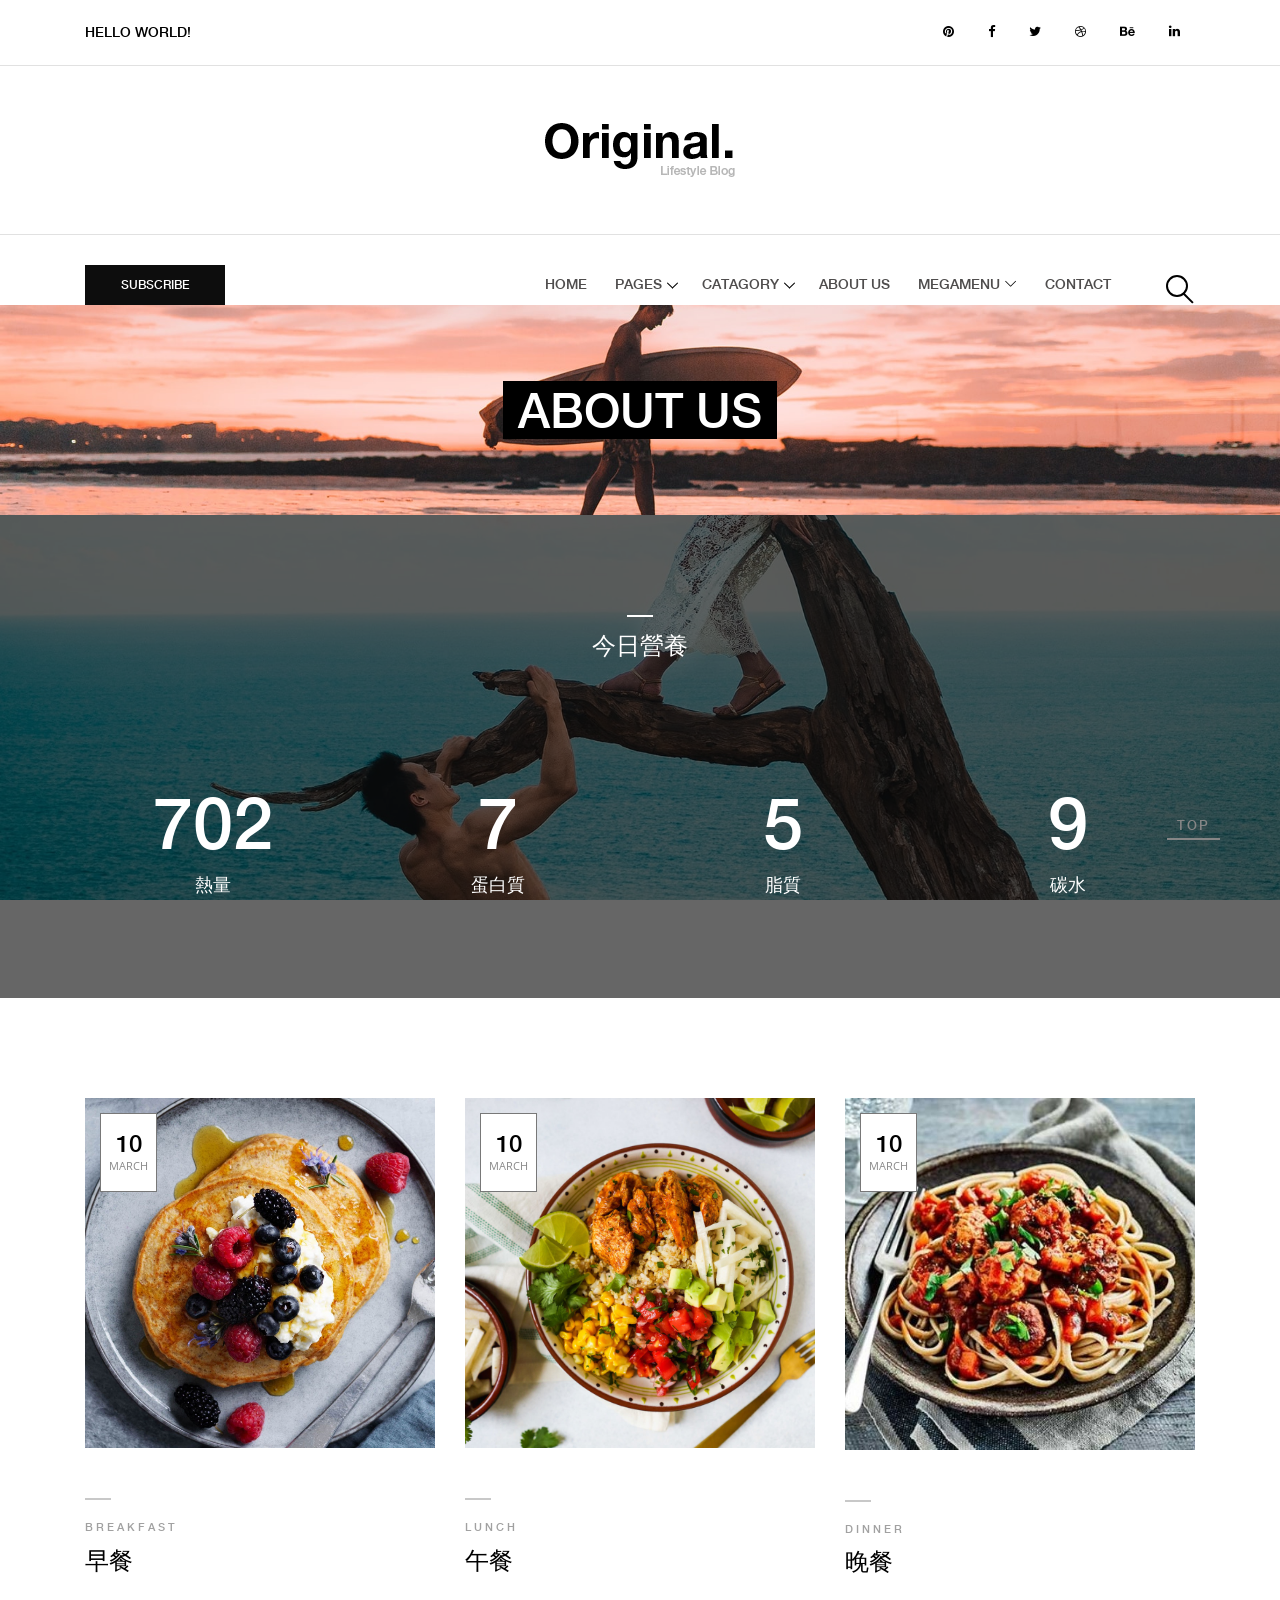
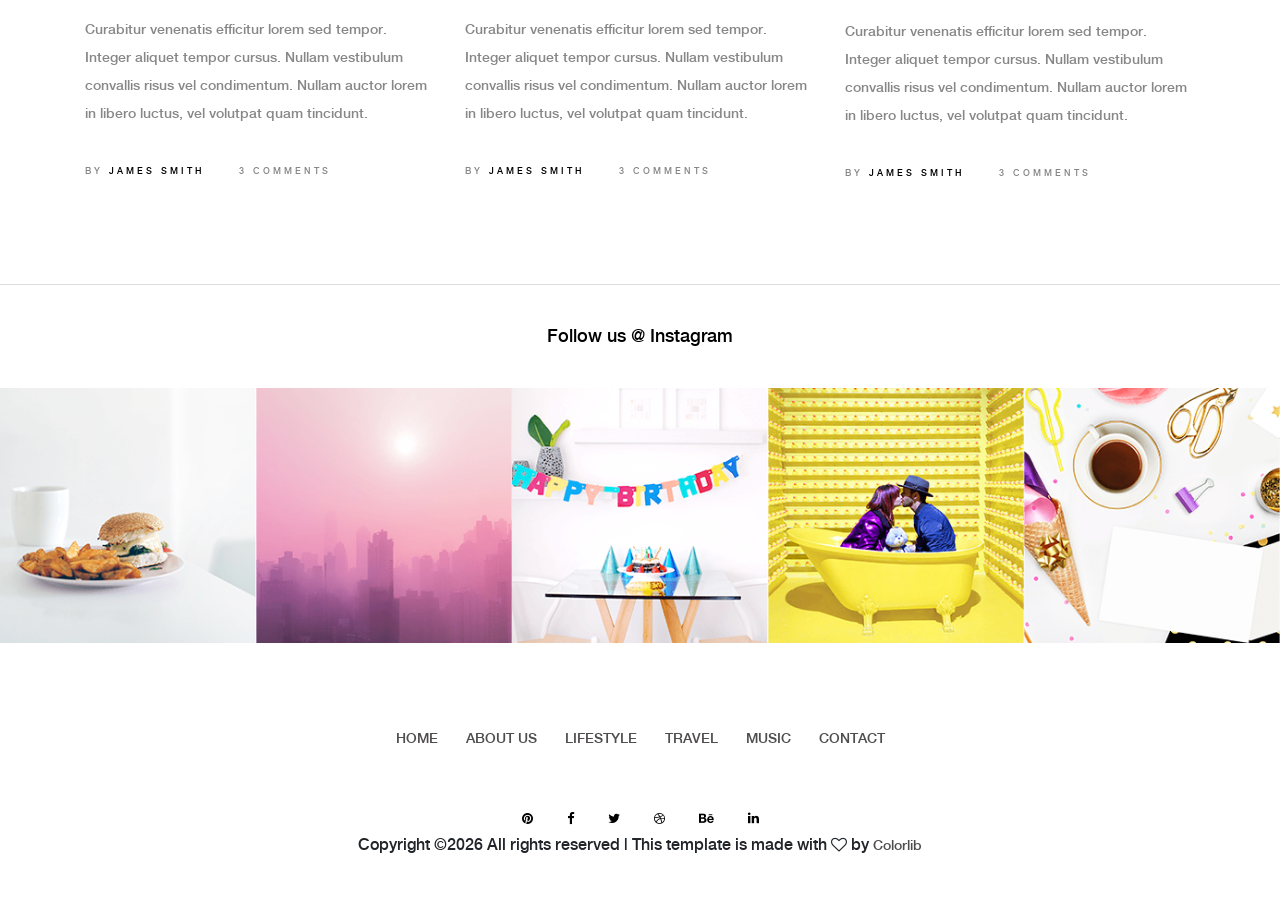
==== commit 43b653f3: "new" ====
--- a/templates/about.html
+++ b/templates/about.html
@@ -227,21 +227,7 @@
     <!-- ##### Breadcumb Area End ##### -->
 
     <!-- ##### Blog Wrapper Start ##### -->
-    <div class="blog-wrapper section-padding-100-0 clearfix">
-        <div class="container">
-            <div class="row align-items-end">
-                <!-- Single Blog Area -->
-                <div class="col-12 col-lg-4">
-                    <div class="single-blog-area clearfix mb-100">
-                        <!-- Blog Content -->
-
-                    </div>
-                </div>
-                <!-- Single Blog Area -->
-                
-            </div>
-        </div>
-    </div>
+ 
     <!-- ##### Blog Wrapper End ##### -->
 
     <!-- ##### Cool Facts Area Start ##### -->
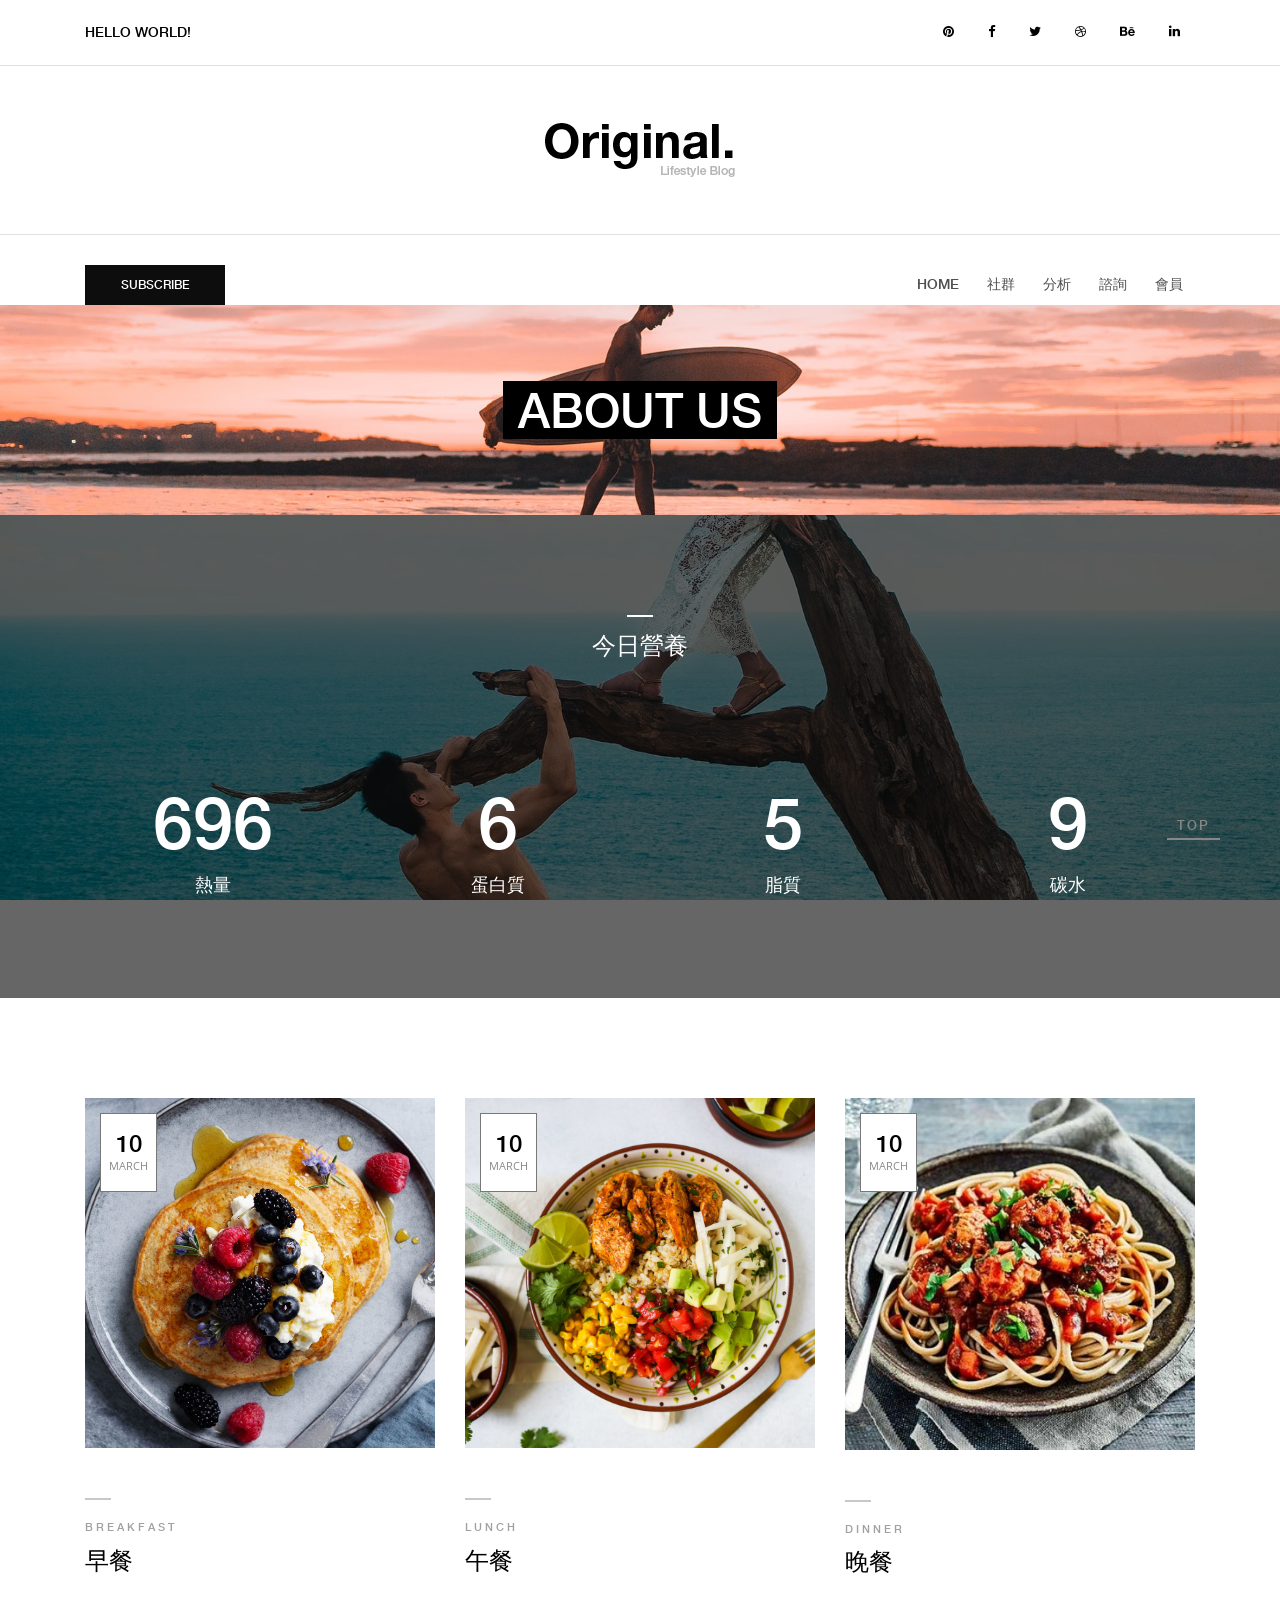
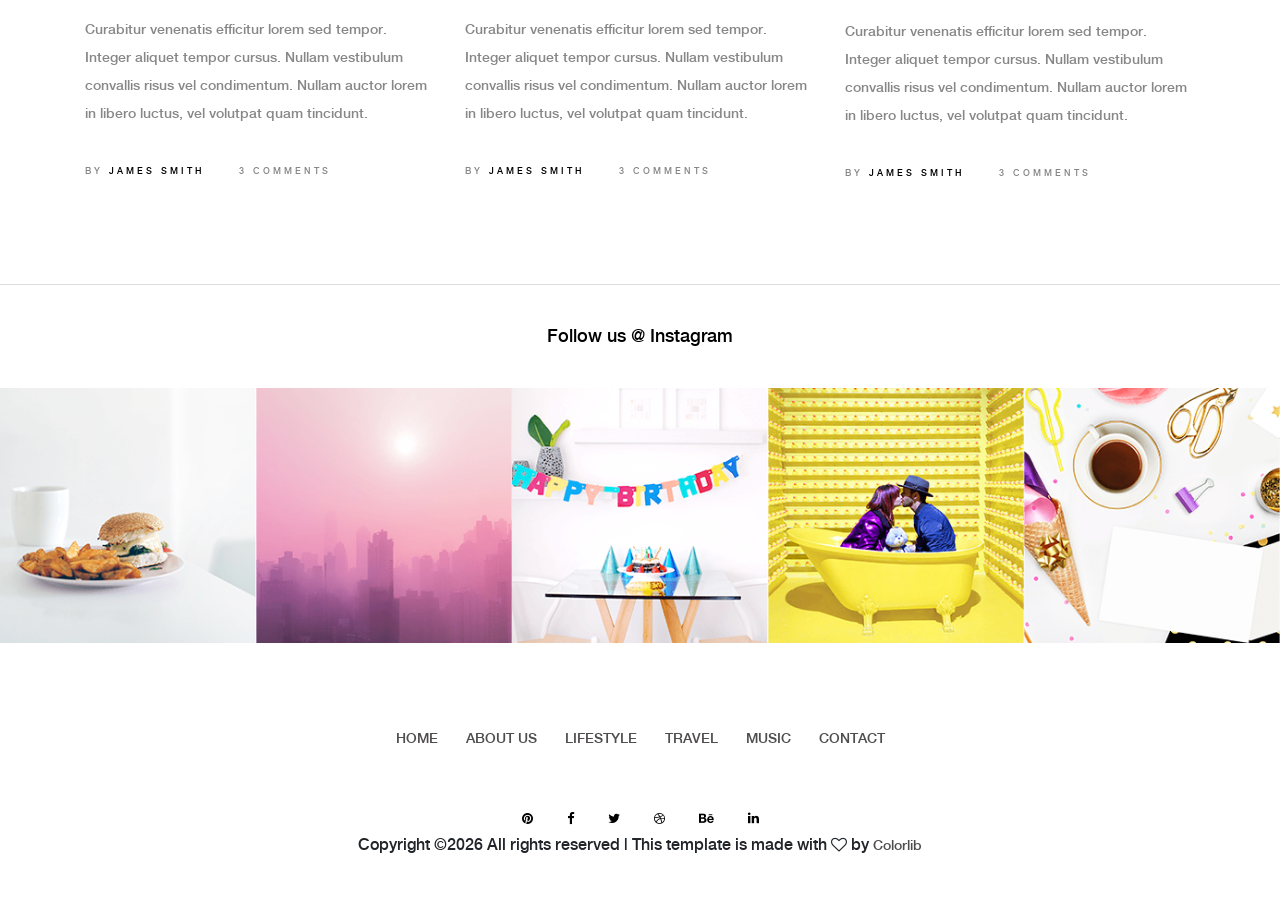
==== commit 81cf4904: "new" ====
--- a/templates/about.html
+++ b/templates/about.html
@@ -120,88 +120,11 @@
                             <div class="classynav">
                                 <ul>
                                     <li><a href="index.html">Home</a></li>
-                                    <li><a href="#">Pages</a>
-                                        <ul class="dropdown">
-                                            <li><a href="index.html">Home</a></li>
-                                            <li><a href="about.html">About Us</a></li>
-                                            <li><a href="single.html">Single Post</a></li>
-                                            <li><a href="contact.html">Contact</a></li>
-                                            <li><a href="coming.html">Coming Soon</a></li>
-                                        </ul>
-                                    </li>
-                                    <li><a href="#">Catagory</a>
-                                        <ul class="dropdown">
-                                            <li><a href="#">Catagory 1</a></li>
-                                            <li><a href="#">Catagory 1</a></li>
-                                            <li><a href="#">Catagory 1</a>
-                                                <ul class="dropdown">
-                                                    <li><a href="#">Catagory 2</a></li>
-                                                    <li><a href="#">Catagory 2</a></li>
-                                                    <li><a href="#">Catagory 2</a>
-                                                        <ul class="dropdown">
-                                                            <li><a href="#">Catagory 3</a></li>
-                                                            <li><a href="#">Catagory 3</a></li>
-                                                            <li><a href="#">Catagory 3</a></li>
-                                                            <li><a href="#">Catagory 3</a></li>
-                                                            <li><a href="#">Catagory 3</a></li>
-                                                        </ul>
-                                                    </li>
-                                                    <li><a href="#">Catagory 2</a></li>
-                                                    <li><a href="#">Catagory 2</a></li>
-                                                </ul>
-                                            </li>
-                                            <li><a href="#">Catagory 1</a></li>
-                                            <li><a href="#">Catagory 1</a></li>
-                                        </ul>
-                                    </li>
-                                    <li><a href="about.html">About Us</a></li>
-                                    <li><a href="#">Megamenu</a>
-                                        <div class="megamenu">
-                                            <ul class="single-mega cn-col-4">
-                                                <li class="title">Headline 1</li>
-                                                <li><a href="#">Mega Menu Item 1</a></li>
-                                                <li><a href="#">Mega Menu Item 2</a></li>
-                                                <li><a href="#">Mega Menu Item 3</a></li>
-                                                <li><a href="#">Mega Menu Item 4</a></li>
-                                                <li><a href="#">Mega Menu Item 5</a></li>
-                                            </ul>
-                                            <ul class="single-mega cn-col-4">
-                                                <li class="title">Headline 2</li>
-                                                <li><a href="#">Mega Menu Item 1</a></li>
-                                                <li><a href="#">Mega Menu Item 2</a></li>
-                                                <li><a href="#">Mega Menu Item 3</a></li>
-                                                <li><a href="#">Mega Menu Item 4</a></li>
-                                                <li><a href="#">Mega Menu Item 5</a></li>
-                                            </ul>
-                                            <ul class="single-mega cn-col-4">
-                                                <li class="title">Headline 3</li>
-                                                <li><a href="#">Mega Menu Item 1</a></li>
-                                                <li><a href="#">Mega Menu Item 2</a></li>
-                                                <li><a href="#">Mega Menu Item 3</a></li>
-                                                <li><a href="#">Mega Menu Item 4</a></li>
-                                                <li><a href="#">Mega Menu Item 5</a></li>
-                                            </ul>
-                                            <ul class="single-mega cn-col-4">
-                                                <li class="title">Headline 4</li>
-                                                <li><a href="#">Mega Menu Item 1</a></li>
-                                                <li><a href="#">Mega Menu Item 2</a></li>
-                                                <li><a href="#">Mega Menu Item 3</a></li>
-                                                <li><a href="#">Mega Menu Item 4</a></li>
-                                                <li><a href="#">Mega Menu Item 5</a></li>
-                                            </ul>
-                                        </div>
-                                    </li>
-                                    <li><a href="contact.html">Contact</a></li>
+                                    <li><a href="index.html">社群</a></li>
+                                    <li><a href="index.html">分析</a></li>
+                                    <li><a href="index.html">諮詢</a></li>
+                                    <li><a href="index.html">會員</a></li>
                                 </ul>
-
-                                <!-- Search Form  -->
-                                <div id="search-wrapper">
-                                    <form action="#">
-                                        <input type="text" id="search" placeholder="Search something...">
-                                        <div id="close-icon"></div>
-                                        <input class="d-none" type="submit" value="">
-                                    </form>
-                                </div>
                             </div>
                             <!-- Nav End -->
                         </div>
@@ -227,7 +150,7 @@
     <!-- ##### Breadcumb Area End ##### -->
 
     <!-- ##### Blog Wrapper Start ##### -->
- 
+
     <!-- ##### Blog Wrapper End ##### -->
 
     <!-- ##### Cool Facts Area Start ##### -->
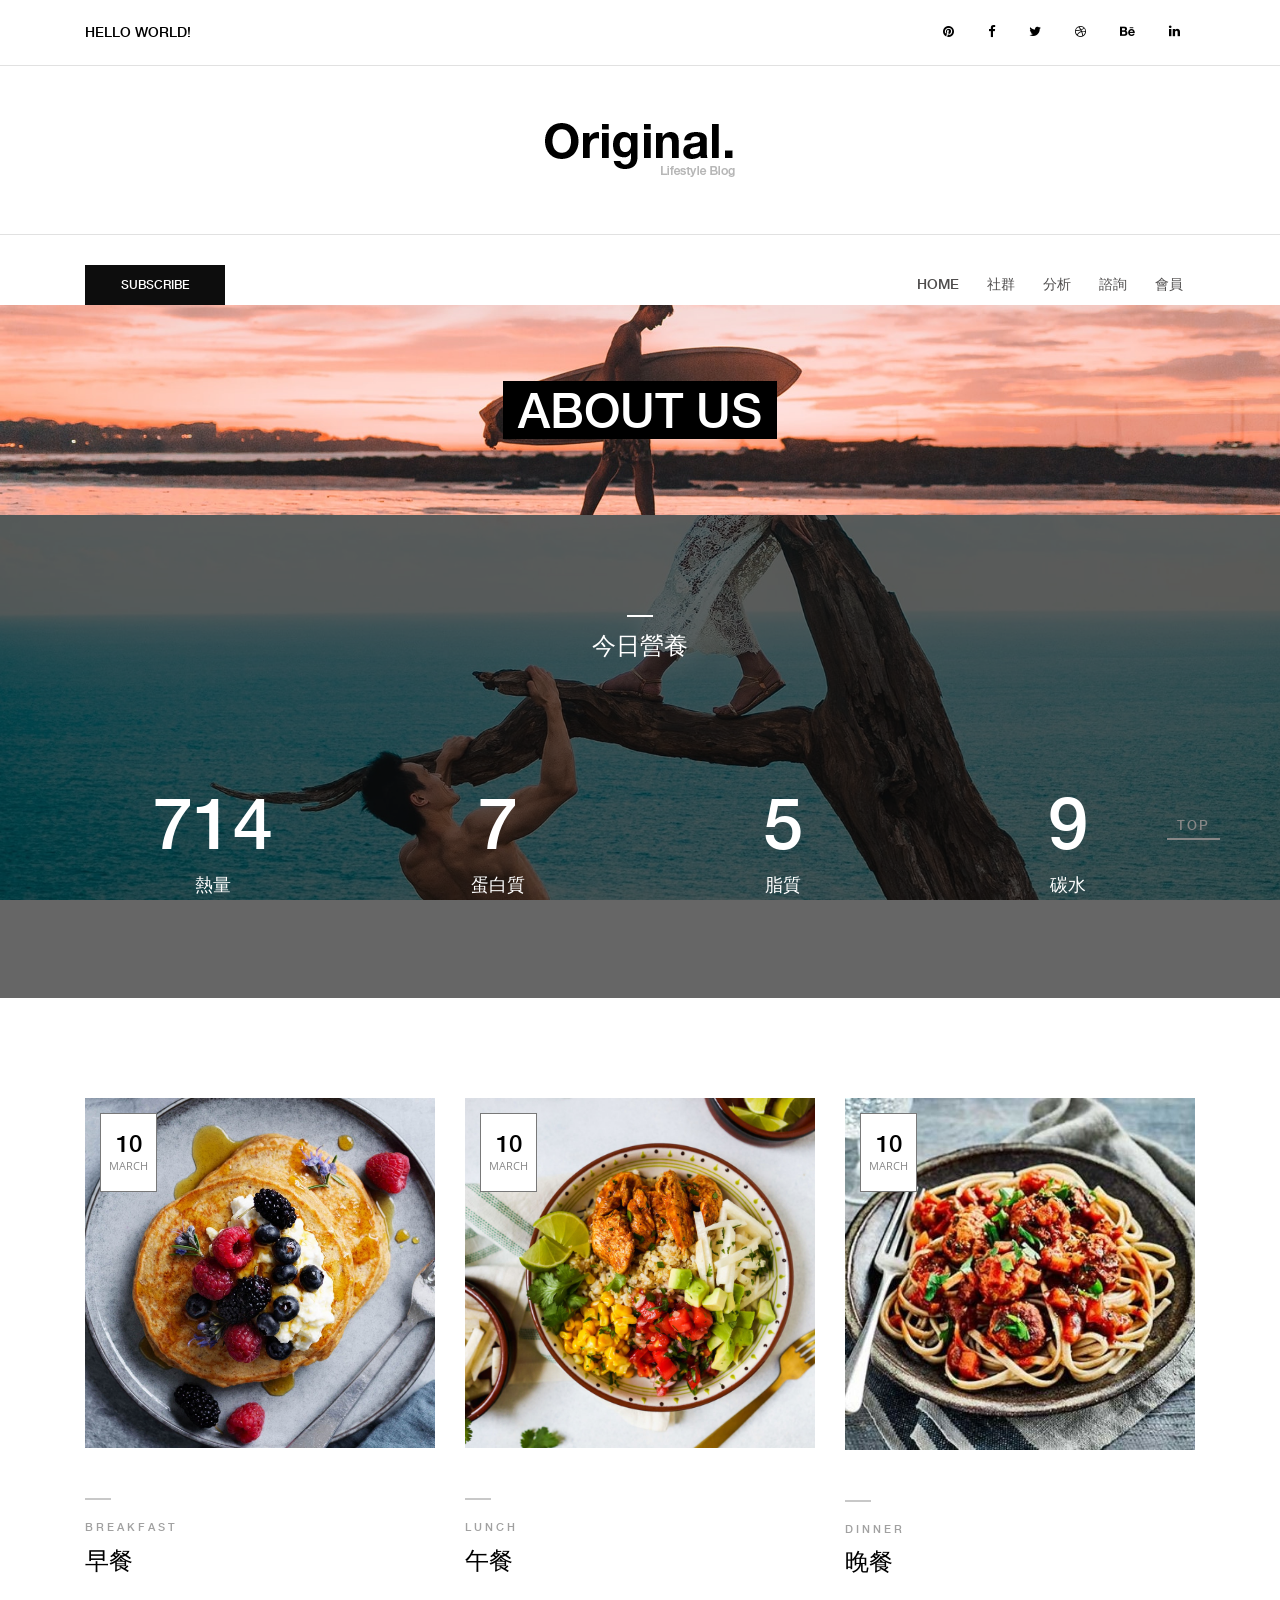
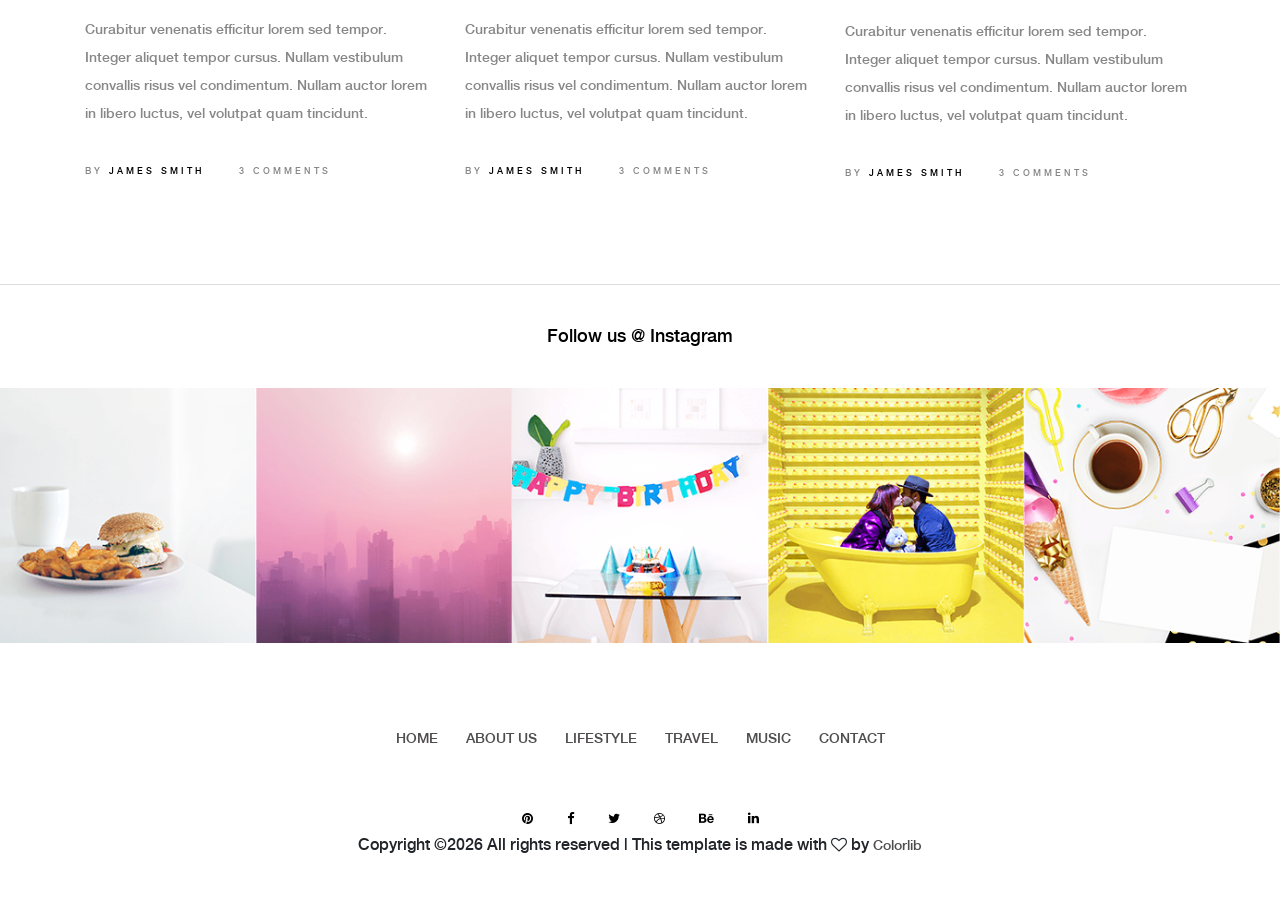
==== commit 65077db1: "new" ====
--- a/templates/about.html
+++ b/templates/about.html
@@ -119,11 +119,11 @@
                             <!-- Nav Start -->
                             <div class="classynav">
                                 <ul>
-                                    <li><a href="index.html">Home</a></li>
-                                    <li><a href="index.html">社群</a></li>
-                                    <li><a href="index.html">分析</a></li>
-                                    <li><a href="index.html">諮詢</a></li>
-                                    <li><a href="index.html">會員</a></li>
+                                    <li><a href="index.html">Home</a></li><span></span><span></span>
+                                    <li><a href="index.html">社群</a></li><span></span><span></span>
+                                    <li><a href="index.html">分析</a></li><span></span><span></span>
+                                    <li><a href="index.html">諮詢</a></li><span></span><span></span>
+                                    <li><a href="index.html">會員</a></li><span></span><span></span>
                                 </ul>
                             </div>
                             <!-- Nav End -->
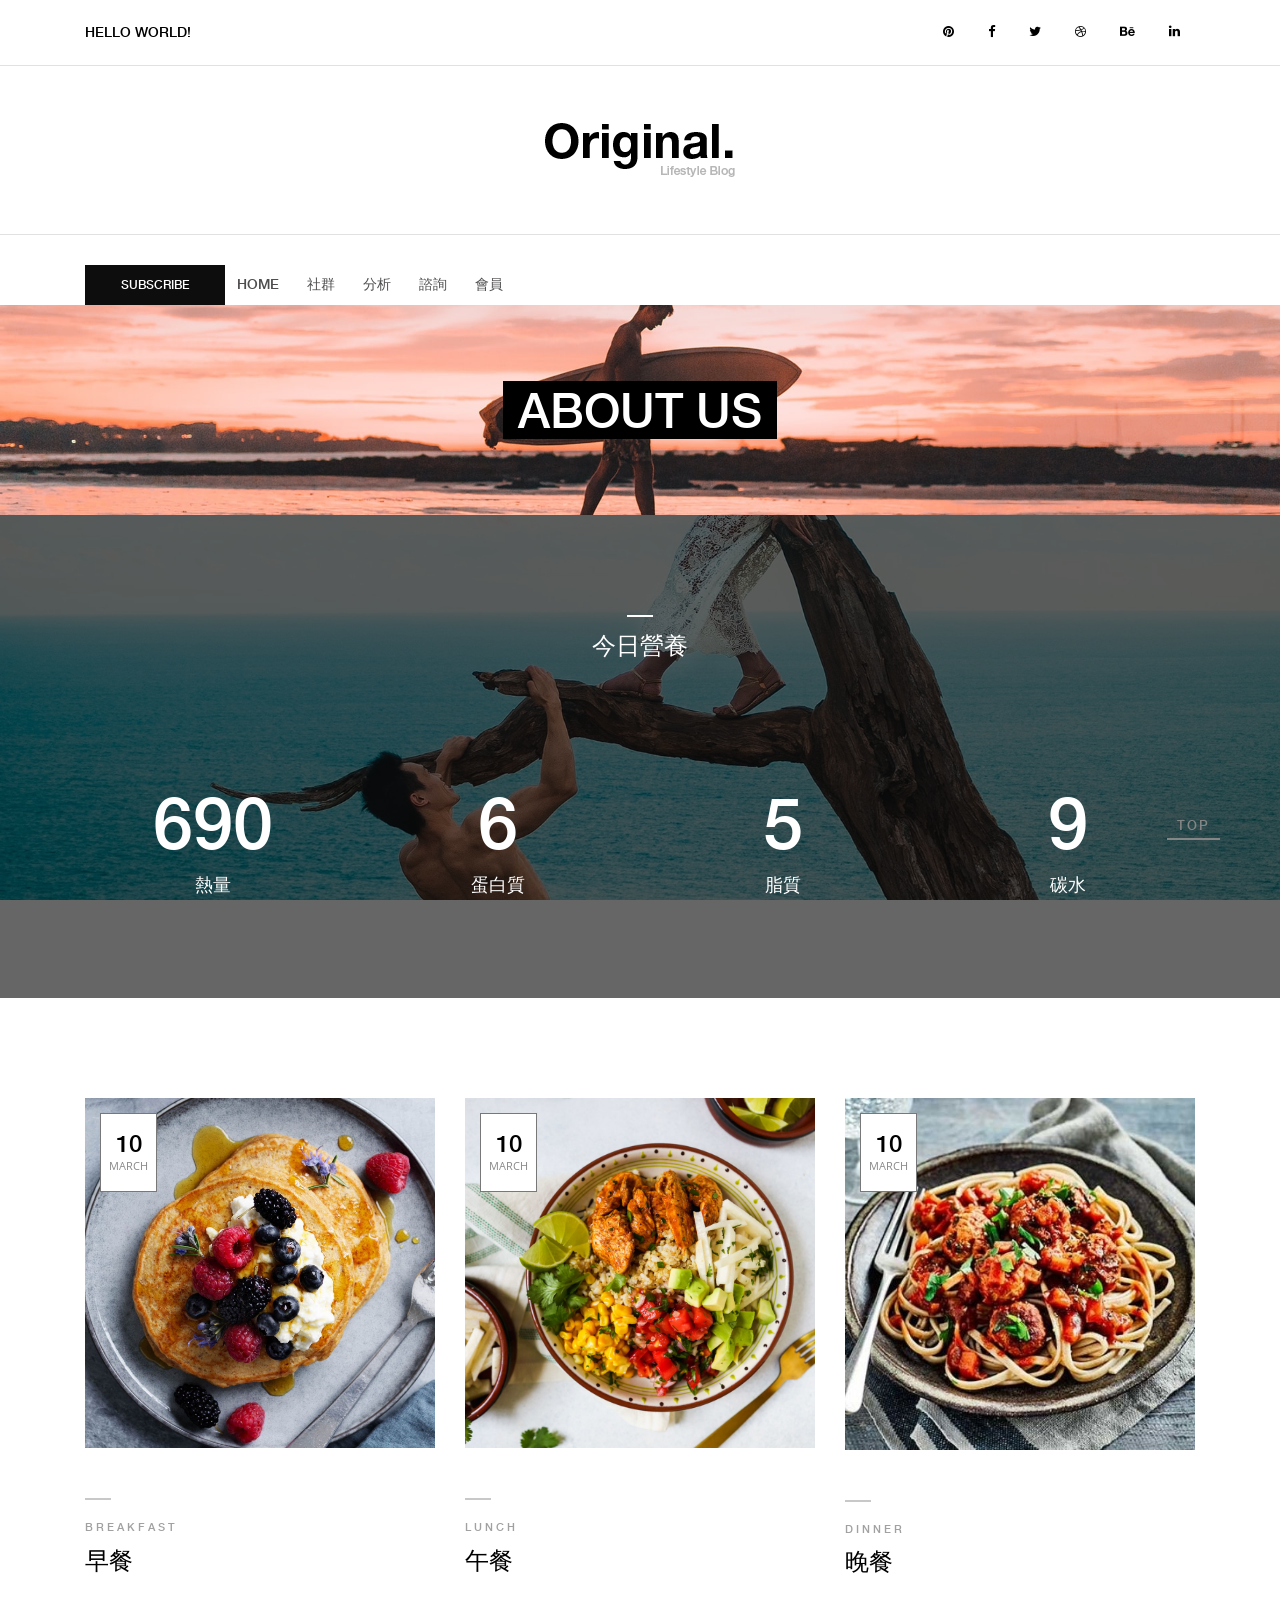
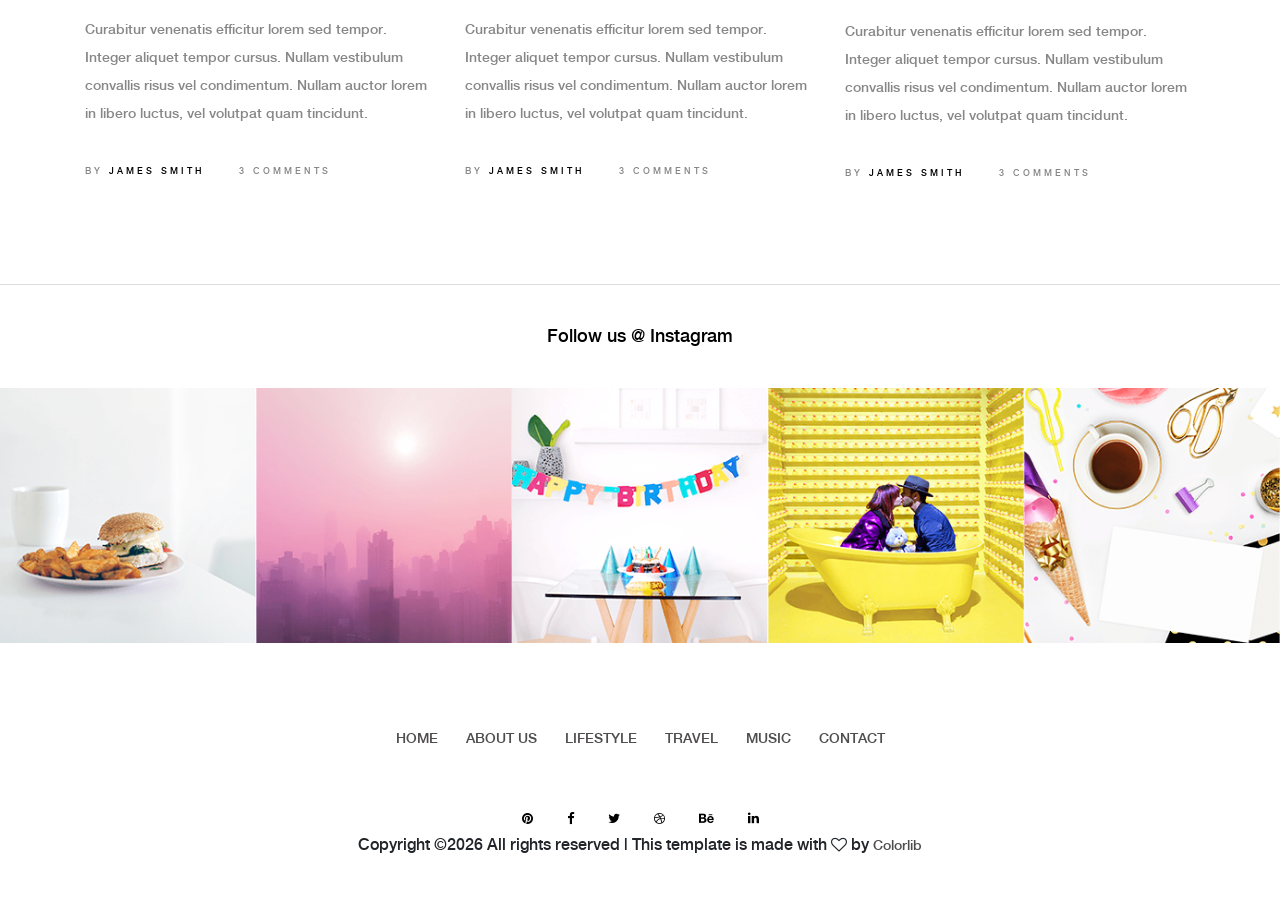
==== commit 2a916ec4: "new" ====
--- a/templates/about.html
+++ b/templates/about.html
@@ -97,7 +97,7 @@
             <div class="classy-nav-container breakpoint-off">
                 <div class="container">
                     <!-- Classy Menu -->
-                    <nav class="classy-navbar justify-content-between">
+                    <nav class="classy-navbar">
 
                         <!-- Subscribe btn -->
                         <div class="subscribe-btn">
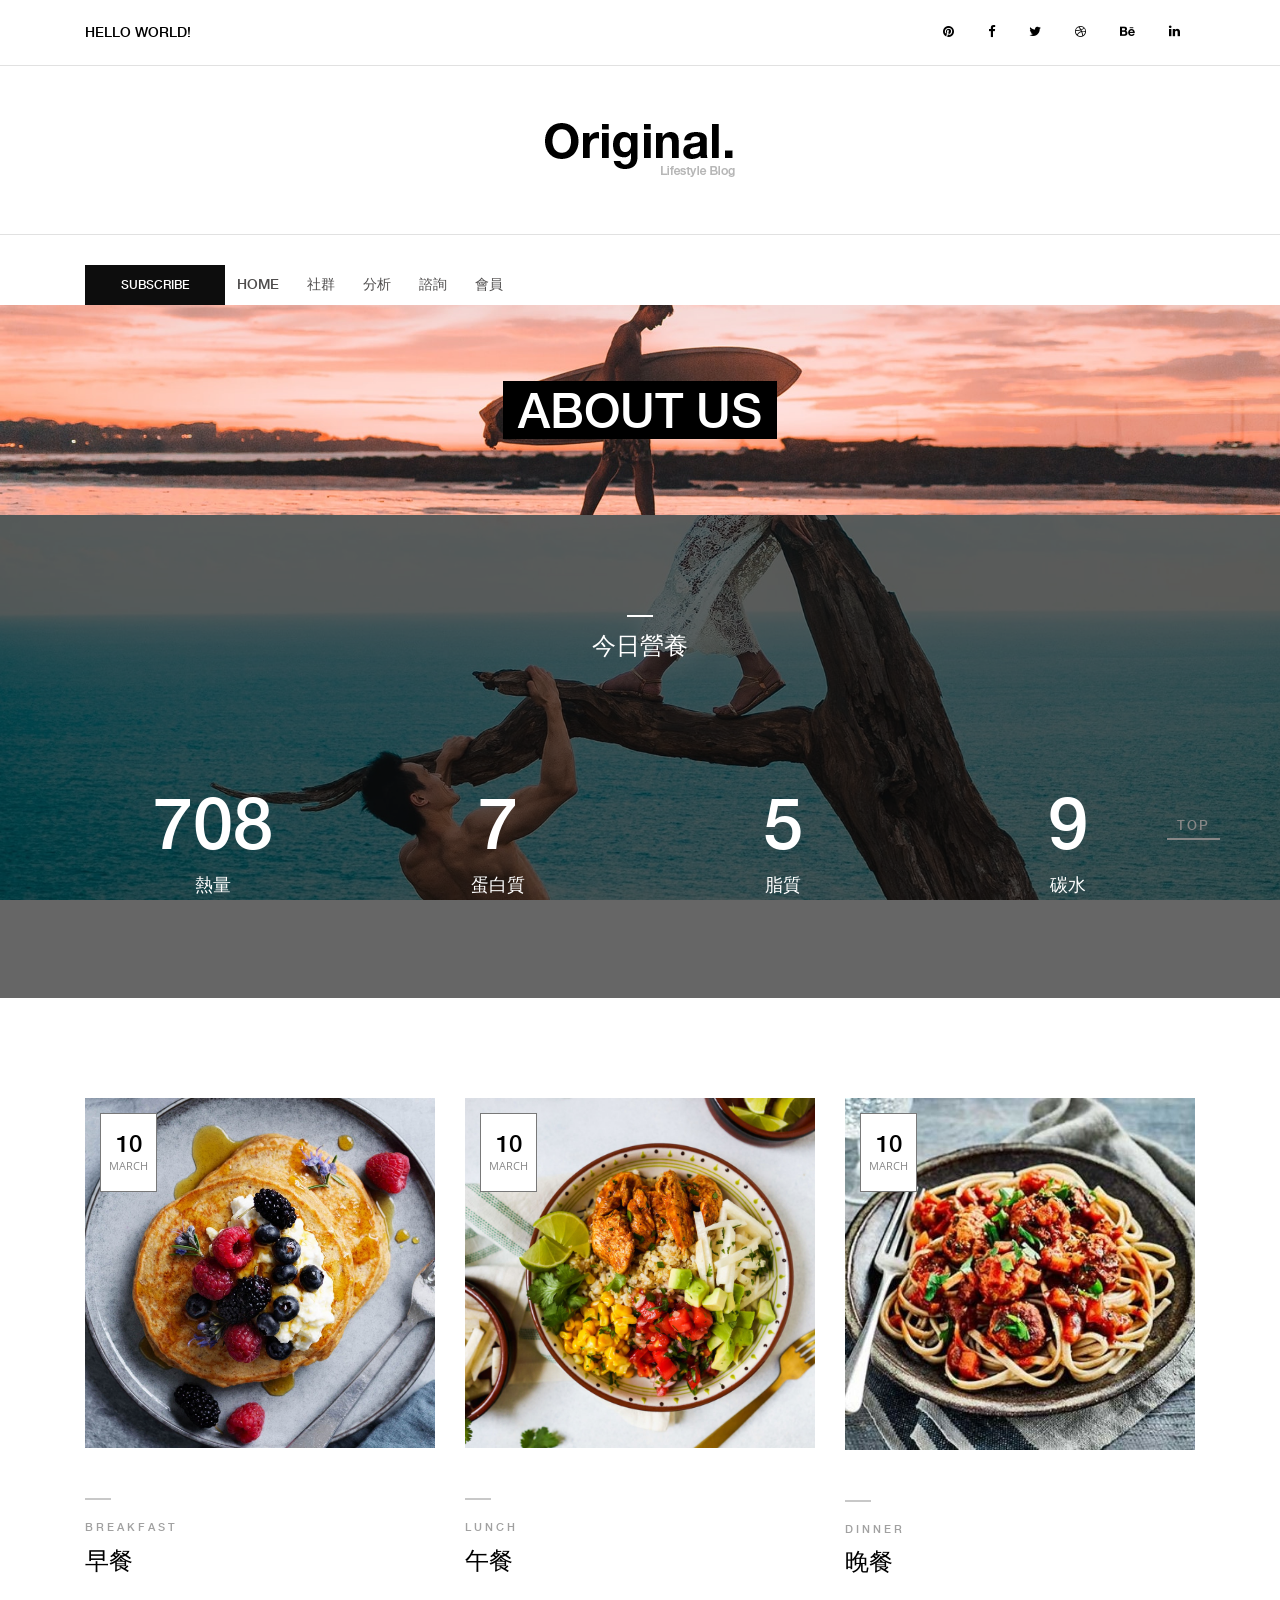
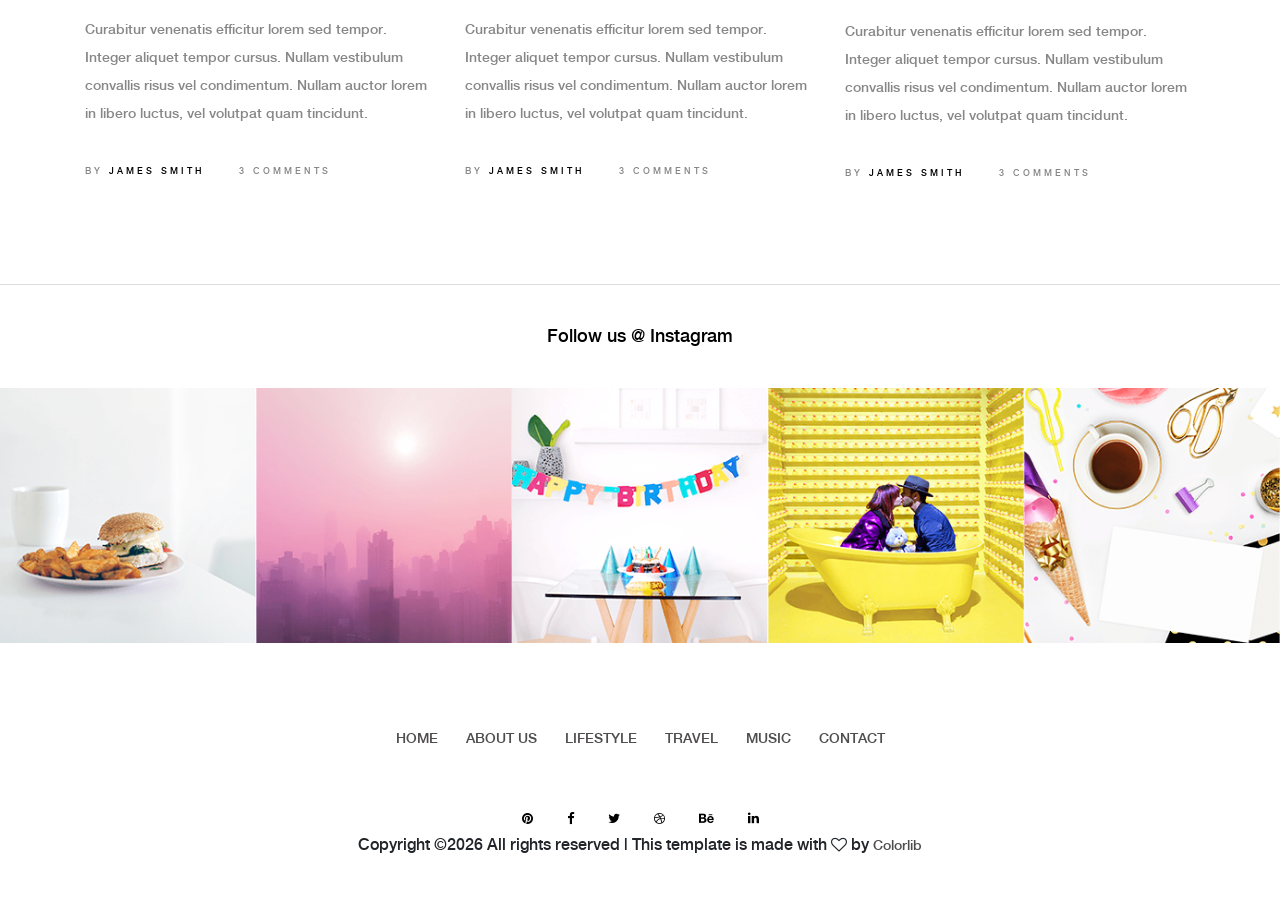
==== commit 2fc9928a: "new" ====
--- a/templates/about.html
+++ b/templates/about.html
@@ -105,10 +105,7 @@
                         </div>
 
                         <!-- Navbar Toggler -->
-                        <div class="classy-navbar-toggler">
-                            <span class="navbarToggler"><span></span><span></span><span></span></span>
-                        </div>
-
+                       
                         <!-- Menu -->
                         <div class="classy-menu" id="originalNav">
                             <!-- close btn -->
@@ -128,6 +125,10 @@
                             </div>
                             <!-- Nav End -->
                         </div>
+                        <div class="classy-navbar-toggler">
+                            <span class="navbarToggler"><span></span><span></span><span></span></span>
+                        </div>
+
                     </nav>
                 </div>
             </div>
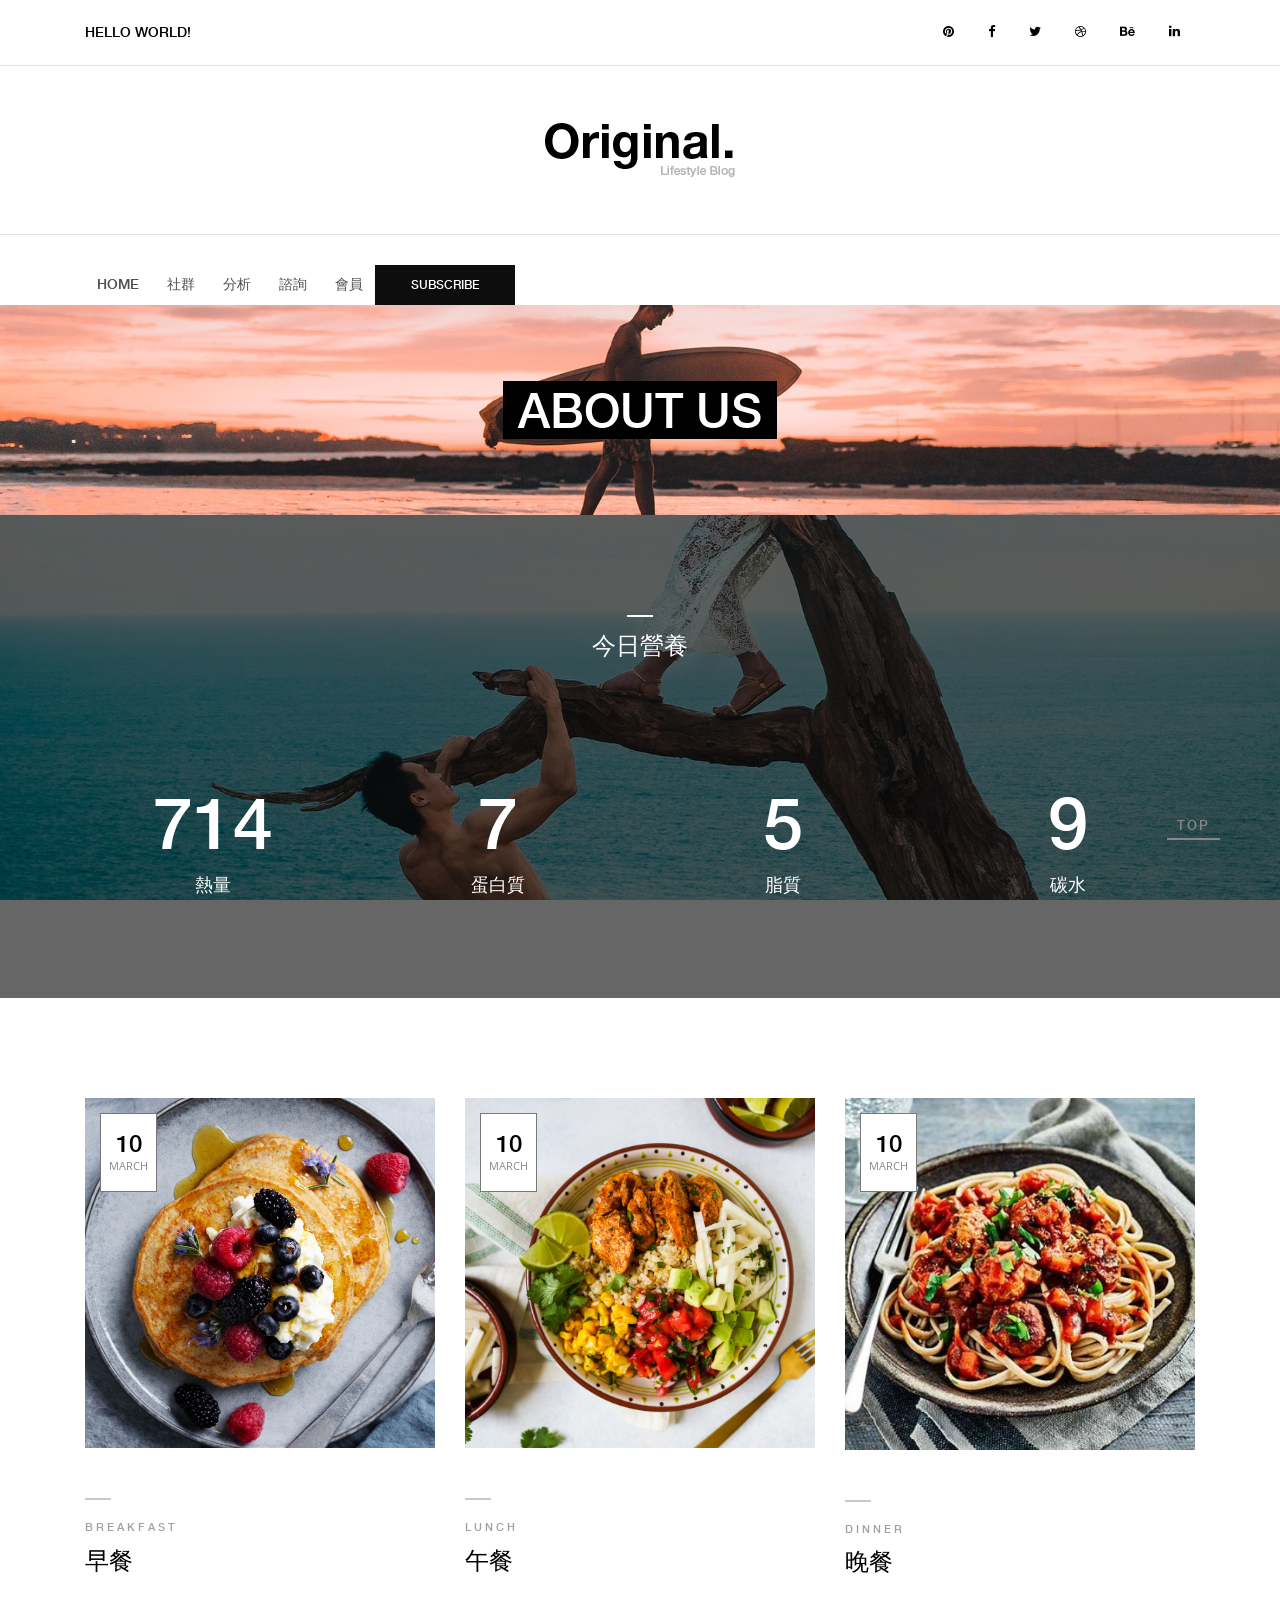
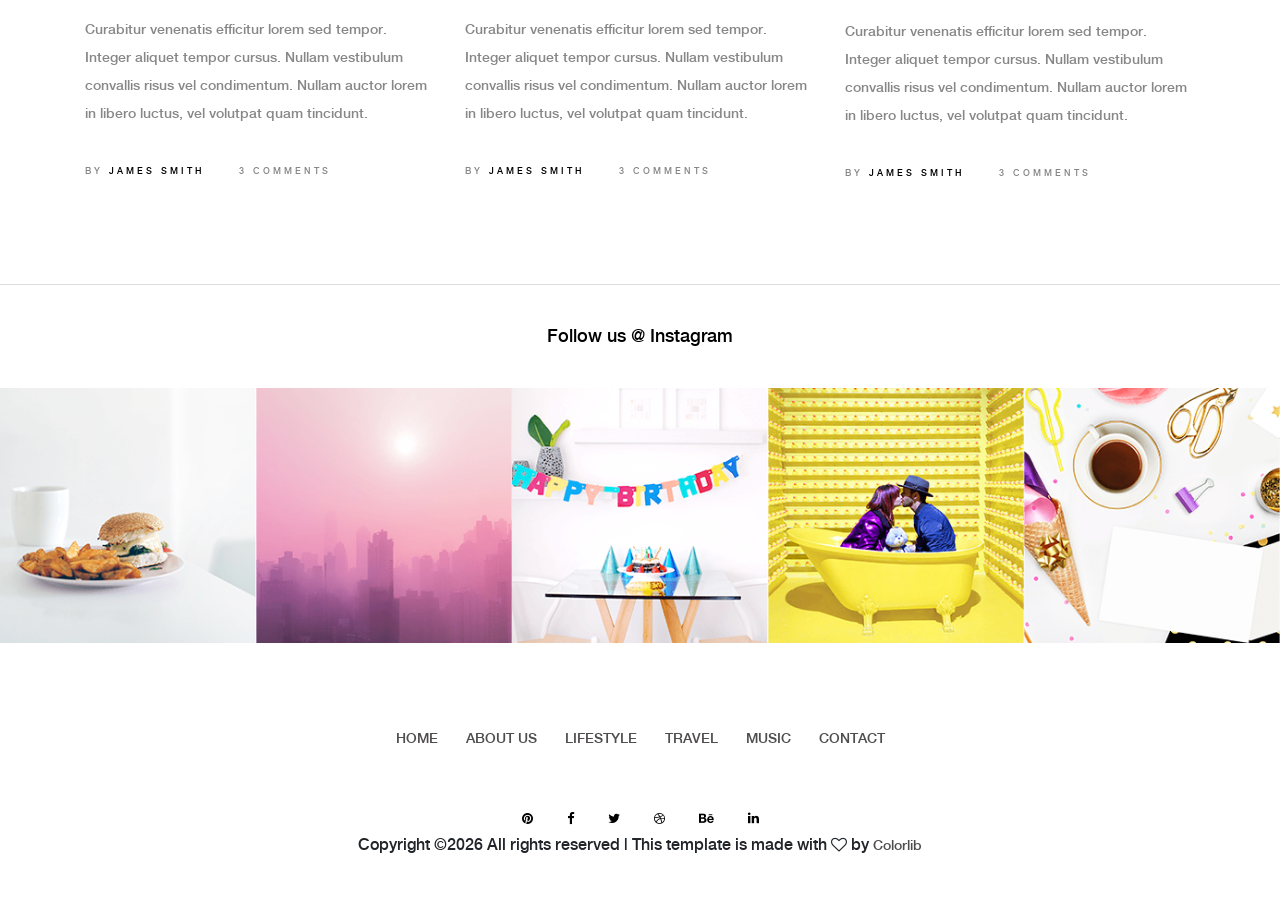
==== commit e7382517: "new" ====
--- a/templates/about.html
+++ b/templates/about.html
@@ -100,12 +100,13 @@
                     <nav class="classy-navbar">
 
                         <!-- Subscribe btn -->
-                        <div class="subscribe-btn">
-                            <a href="#" class="btn subscribe-btn" data-toggle="modal" data-target="#subsModal">Subscribe</a>
-                        </div>
+                        
 
                         <!-- Navbar Toggler -->
-                       
+                        <div class="classy-navbar-toggler">
+                            <span class="navbarToggler"><span></span><span></span><span></span></span>
+                        </div>
+
                         <!-- Menu -->
                         <div class="classy-menu" id="originalNav">
                             <!-- close btn -->
@@ -125,8 +126,8 @@
                             </div>
                             <!-- Nav End -->
                         </div>
-                        <div class="classy-navbar-toggler">
-                            <span class="navbarToggler"><span></span><span></span><span></span></span>
+                        <div class="subscribe-btn">
+                            <a href="#" class="btn subscribe-btn" data-toggle="modal" data-target="#subsModal">Subscribe</a>
                         </div>
 
                     </nav>
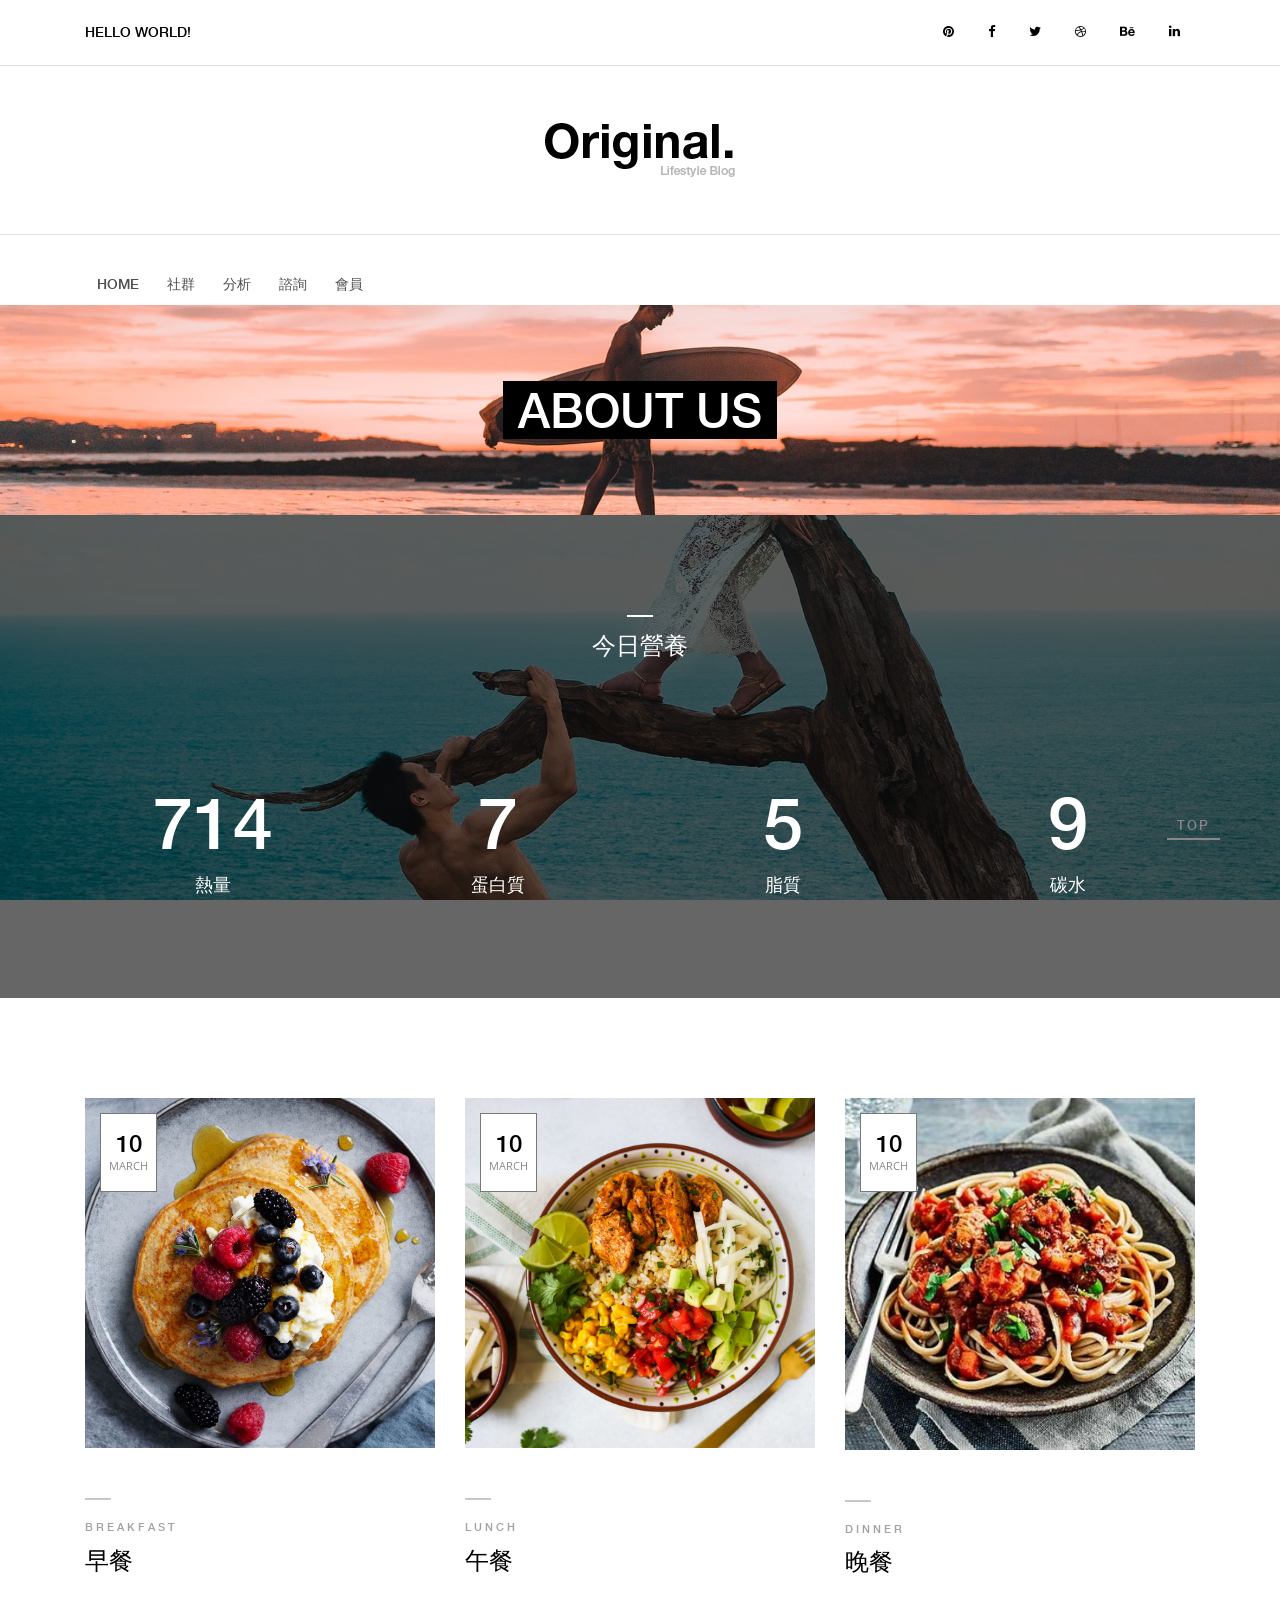
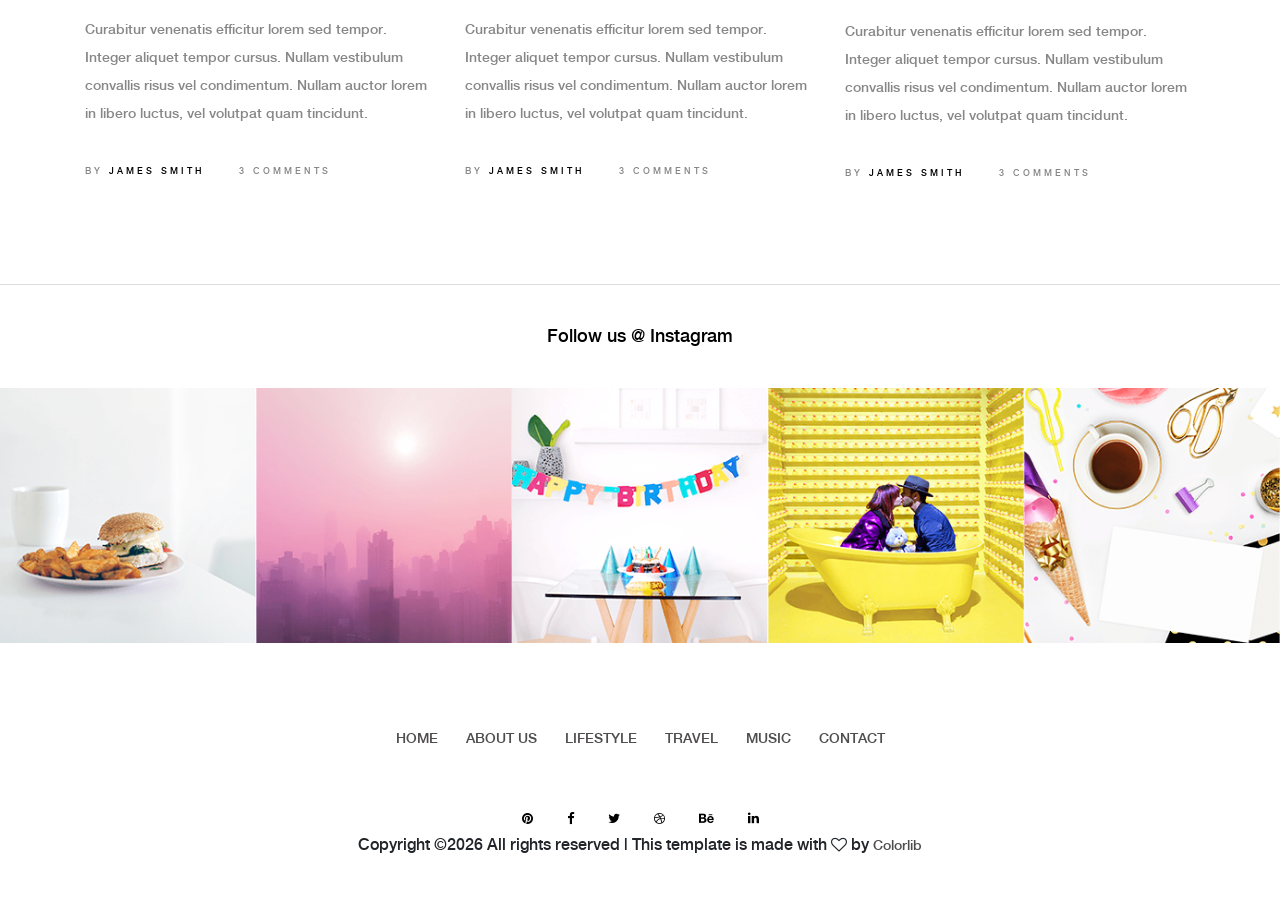
==== commit 17bc78ce: "new" ====
--- a/templates/about.html
+++ b/templates/about.html
@@ -100,7 +100,7 @@
                     <nav class="classy-navbar">
 
                         <!-- Subscribe btn -->
-                        
+
 
                         <!-- Navbar Toggler -->
                         <div class="classy-navbar-toggler">
@@ -126,9 +126,9 @@
                             </div>
                             <!-- Nav End -->
                         </div>
-                        <div class="subscribe-btn">
-                            <a href="#" class="btn subscribe-btn" data-toggle="modal" data-target="#subsModal">Subscribe</a>
-                        </div>
+<!--                        <div class="subscribe-btn">-->
+<!--                            <a href="#" class="btn subscribe-btn" data-toggle="modal" data-target="#subsModal">Subscribe</a>-->
+<!--                        </div>-->
 
                     </nav>
                 </div>
